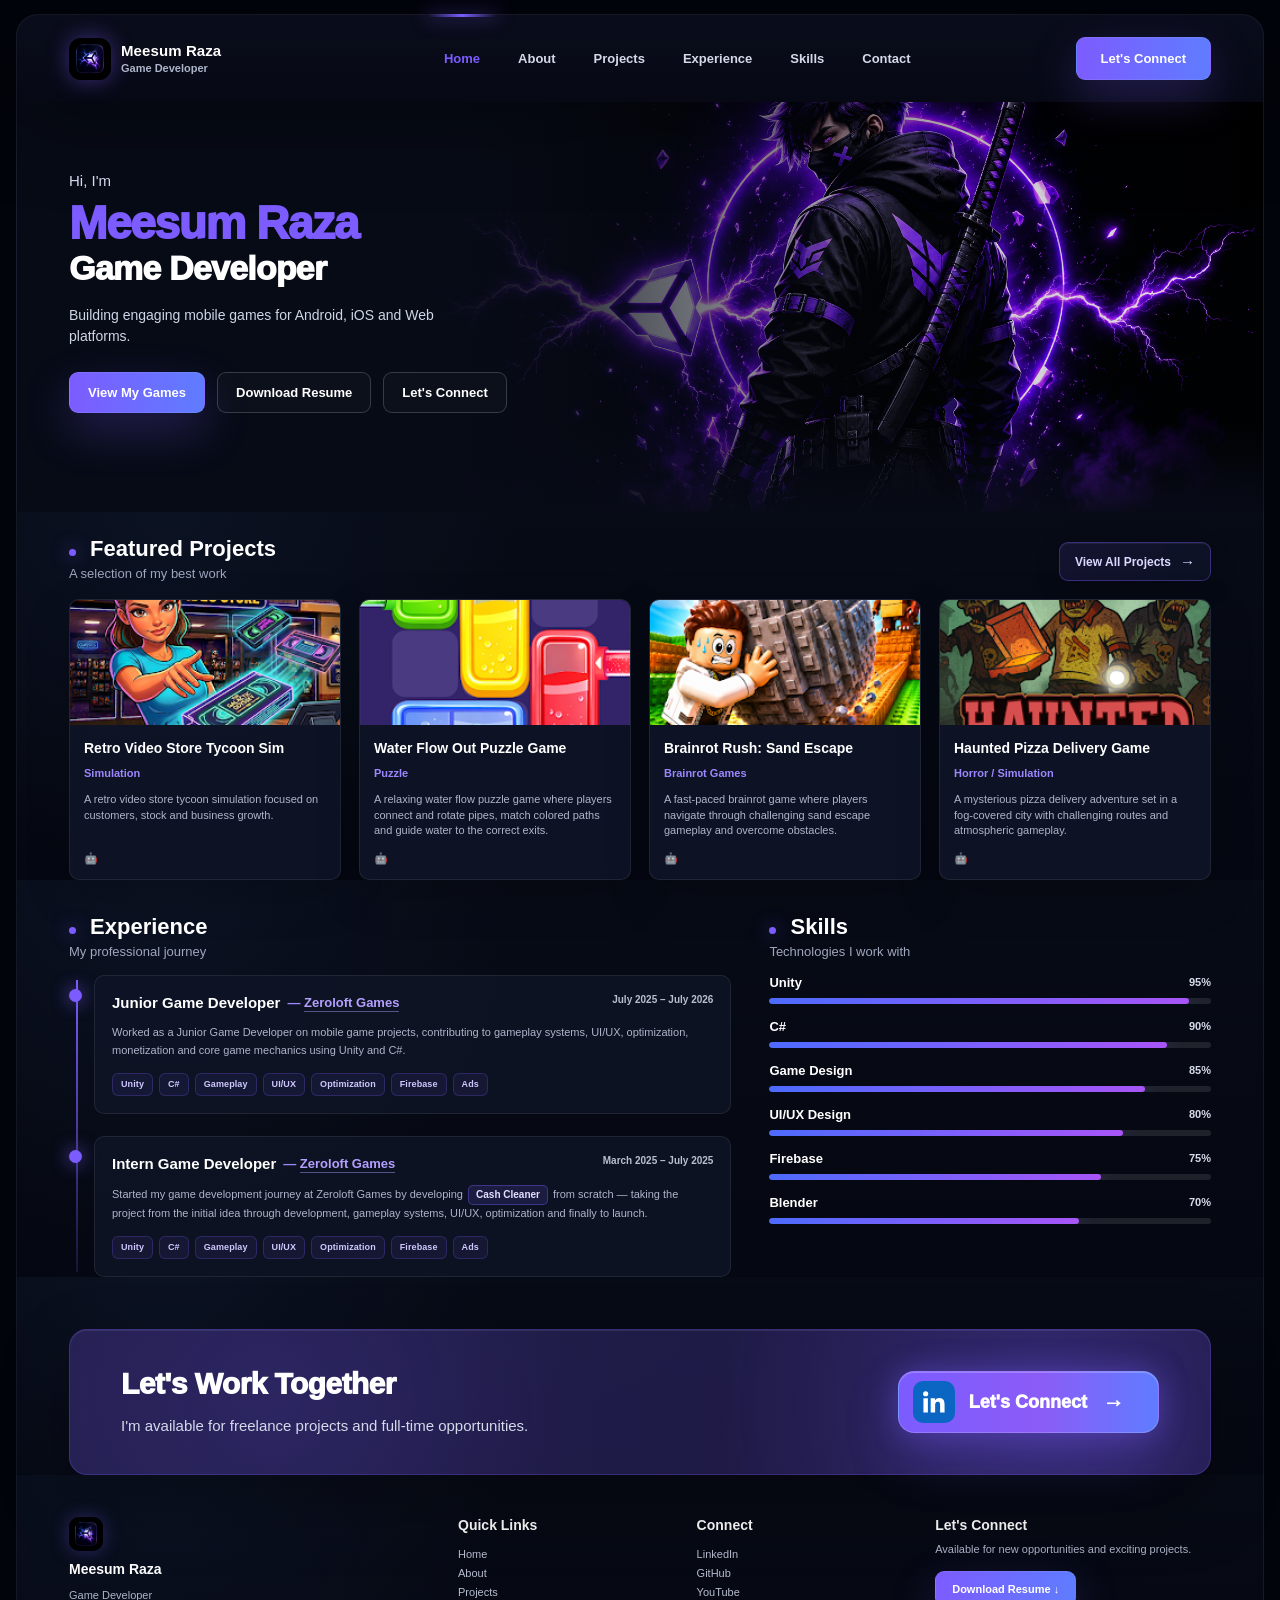
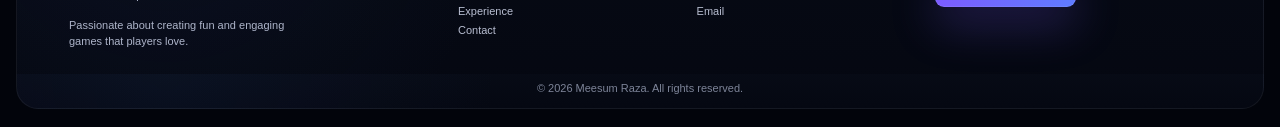
==== index.html @ ecf9a12b "exp-2" ====
<!DOCTYPE html>
<html lang="en">

<head>

    <meta charset="UTF-8">

    <meta
        name="viewport"
        content="width=device-width, initial-scale=1.0"
    >

    <title>
        Meesum Raza Khan | Game Developer
    </title>

    <link
        rel="stylesheet"
        href="style.css"
    >

</head>


<body>


    <!-- =========================
         NAVBAR
    ========================== -->

    <nav class="navbar">

        <a
            href="#home"
            class="brand"
            aria-label="Meesum Raza Home"
        >

            <img
                src="assets/images/portfolio-icon.png"
                class="brand-icon"
                alt="Meesum Raza Logo"
            >

            <div class="brand-text">

                <strong>
                    Meesum Raza
                </strong>

                <span>
                    Game Developer
                </span>

            </div>

        </a>


        <ul class="nav-links">

            <li>
                <a
                    href="#home"
                    class="active"
                >
                    Home
                </a>
            </li>

            <li>
                <a href="#about">
                    About
                </a>
            </li>

            <li>
                <a href="#projects">
                    Projects
                </a>
            </li>

            <li>
                <a href="#experience">
                    Experience
                </a>
            </li>

            <li>
                <a href="#skills">
                    Skills
                </a>
            </li>

            <li>
                <a href="#contact">
                    Contact
                </a>
            </li>

        </ul>


        <a
            href="#contact"
            class="connect-btn"
        >
            Let's Connect
        </a>

    </nav>



    <!-- =========================
         HERO
    ========================== -->

    <section
        class="hero"
        id="home"
    >

        <div class="hero-content">

            <span class="intro">
                Hi, I'm
            </span>

            <h1>
                Meesum Raza
            </h1>

            <h2>
                Game Developer
            </h2>

            <p>
                Building engaging mobile games for Android,
                iOS and Web platforms.
            </p>


            <div class="hero-buttons">

                <a
                    href="#projects"
                    class="primary-btn"
                >
                    View My Games
                </a>

                <a
                    href="assets/resume/Meesum-Raza-Resume.pdf"
                    class="secondary-btn"
                    download
                >
                    Download Resume
                </a>

                <a
                    href="#contact"
                    class="secondary-btn"
                >
                    Let's Connect
                </a>

            </div>

        </div>


        <img
            src="assets/images/hero.png"
            class="hero-image"
            alt="Meesum Raza Game Developer"
        >

    </section>



    <!-- =========================
         PROJECTS
    ========================== -->

    <section
        class="projects-section"
        id="projects"
    >

        <div class="section-header">

            <div>

                <h3>
                    <span></span>
                    Featured Projects
                </h3>

                <p>
                    A selection of my best work
                </p>

            </div>


            <a
                href="projects/index.html"
                class="view-all"
            >
                View All Projects
                <span>→</span>
            </a>

        </div>


        <div class="projects-grid">


            <!-- PROJECT 1 -->

            <a
                href="projects/retro-video-store-tycoon/index.html"
                class="project-card project-card-link"
                aria-label="View Retro Video Store Tycoon Sim project"
            >

                <div class="project-media">

                    <img
                        src="projects/retro-video-store-tycoon/images/cover.png"
                        alt="Retro Video Store Tycoon Sim project cover"
                        class="project-img"
                    >

                    <span class="project-view">
                        View Project →
                    </span>

                </div>


                <div class="project-info">

                    <h4>
                        Retro Video Store Tycoon Sim
                    </h4>

                    <span>
                        Simulation
                    </span>

                    <p>
                        A retro video store tycoon simulation
                        focused on customers, stock and business growth.
                    </p>

                    <div
                        class="project-icons"
                        aria-label="Available platform: Android"
                    >

                        <span
                            title="Android"
                            aria-label="Android"
                        >
                            🤖
                        </span>

                    </div>

                </div>

            </a>



            <!-- PROJECT 2 -->

            <a
                href="projects/water-flow-out-puzzle/index.html"
                class="project-card project-card-link"
                aria-label="View Water Flow Out Puzzle Game project"
            >

                <div class="project-media">

                    <img
                        src="projects/water-flow-out-puzzle/images/cover.png"
                        alt="Water Flow Out Puzzle Game project cover"
                        class="project-img"
                    >

                    <span class="project-view">
                        View Project →
                    </span>

                </div>


                <div class="project-info">

                    <h4>
                        Water Flow Out Puzzle Game
                    </h4>

                    <span>
                        Puzzle
                    </span>

                    <p>
                        A relaxing water flow puzzle game where
                        players connect and rotate pipes, match
                        colored paths and guide water to the correct exits.
                    </p>

                    <div
                        class="project-icons"
                        aria-label="Available platform: Android"
                    >

                        <span
                            title="Android"
                            aria-label="Android"
                        >
                            🤖
                        </span>

                    </div>

                </div>

            </a>



            <!-- PROJECT 3 -->

            <a
                href="projects/brainrot-rush-sand-escape/index.html"
                class="project-card project-card-link"
                aria-label="View Brainrot Rush Sand Escape project"
            >

                <div class="project-media">

                    <img
                        src="projects/brainrot-rush-sand-escape/images/cover.png"
                        alt="Brainrot Rush Sand Escape project cover"
                        class="project-img"
                    >

                    <span class="project-view">
                        View Project →
                    </span>

                </div>


                <div class="project-info">

                    <h4>
                        Brainrot Rush: Sand Escape
                    </h4>

                    <span>
                        Brainrot Games
                    </span>

                    <p>
                        A fast-paced brainrot game where players
                        navigate through challenging sand escape
                        gameplay and overcome obstacles.
                    </p>

                    <div
                        class="project-icons"
                        aria-label="Available platform: Android"
                    >

                        <span
                            title="Android"
                            aria-label="Android"
                        >
                            🤖
                        </span>

                    </div>

                </div>

            </a>



            <!-- PROJECT 4 -->

            <a
                href="projects/Haunted%20Pizza%20Delivery%20Game/index.html"
                class="project-card project-card-link"
                aria-label="View Haunted Pizza Delivery Game project"
            >

                <div class="project-media">

                    <img
                        src="projects/Haunted%20Pizza%20Delivery%20Game/images/cover.png"
                        alt="Haunted Pizza Delivery Game project cover"
                        class="project-img"
                    >

                    <span class="project-view">
                        View Project →
                    </span>

                </div>


                <div class="project-info">

                    <h4>
                        Haunted Pizza Delivery Game
                    </h4>

                    <span>
                        Horror / Simulation
                    </span>

                    <p>
                        A mysterious pizza delivery adventure
                        set in a fog-covered city with challenging
                        routes and atmospheric gameplay.
                    </p>

                    <div
                        class="project-icons"
                        aria-label="Available platform: Android"
                    >

                        <span
                            title="Android"
                            aria-label="Android"
                        >
                            🤖
                        </span>

                    </div>

                </div>

            </a>


        </div>

    </section>



    <!-- =========================
         EXPERIENCE + SKILLS
    ========================== -->

    <section class="info-section">


        <!-- =========================
             EXPERIENCE
        ========================== -->

        <div
            class="experience-box"
            id="experience"
        >

            <div class="section-header small">

                <div>

                    <h3>
                        <span></span>
                        Experience
                    </h3>

                    <p>
                        My professional journey
                    </p>

                </div>

            </div>


            <div class="timeline">


                <!-- =========================
                     EXPERIENCE 1
                ========================== -->

                <div class="timeline-item">

                    <div class="timeline-dot"></div>


                    <div class="timeline-content">

                        <div class="experience-heading">

                            <h4>
                                Junior Game Developer
                            </h4>

                            <span class="experience-company">
                                —
                                <a
                                    href="https://www.linkedin.com/company/zeroloft-games/"
                                    target="_blank"
                                    rel="noopener noreferrer"
                                >
                                    Zeroloft Games
                                </a>
                            </span>

                        </div>


                        <small>
                            July 2025 – July 2026
                        </small>


                        <p>
                            Worked as a Junior Game Developer on mobile
                            game projects, contributing to gameplay systems,
                            UI/UX, optimization, monetization and core
                            game mechanics using Unity and C#.
                        </p>


                        <div class="experience-skills">

                            <span>Unity</span>
                            <span>C#</span>
                            <span>Gameplay</span>
                            <span>UI/UX</span>
                            <span>Optimization</span>
                            <span>Firebase</span>
                            <span>Ads</span>

                        </div>

                    </div>

                </div>



                <!-- =========================
                     EXPERIENCE 2
                ========================== -->

                <div class="timeline-item">

                    <div class="timeline-dot"></div>


                    <div class="timeline-content">

                        <div class="experience-heading">

                            <h4>
                                Intern Game Developer
                            </h4>

                            <span class="experience-company">
                                —
                                <a
                                    href="https://www.linkedin.com/company/zeroloft-games/"
                                    target="_blank"
                                    rel="noopener noreferrer"
                                >
                                    Zeroloft Games
                                </a>
                            </span>

                        </div>


                        <small>
                            March 2025 – July 2025
                        </small>


                        <p>
                            Started my game development journey at Zeroloft
                            Games by developing
                            <a
                                href="projects/cash-cleaner/index.html"
                                class="experience-project-link"
                            >
                                Cash Cleaner
                            </a>
                            from scratch — taking the project from the
                            initial idea through development, gameplay
                            systems, UI/UX, optimization and finally to launch.
                        </p>


                        <div class="experience-skills">

                            <span>Unity</span>
                            <span>C#</span>
                            <span>Gameplay</span>
                            <span>UI/UX</span>
                            <span>Optimization</span>
                            <span>Firebase</span>
                            <span>Ads</span>

                        </div>

                    </div>

                </div>


            </div>

        </div>



        <!-- =========================
             SKILLS
        ========================== -->

        <div
            class="skills-box"
            id="skills"
        >

            <div class="section-header small">

                <div>

                    <h3>
                        <span></span>
                        Skills
                    </h3>

                    <p>
                        Technologies I work with
                    </p>

                </div>

            </div>


            <div class="skill">

                <div class="skill-top">

                    <span>
                        Unity
                    </span>

                    <b>
                        95%
                    </b>

                </div>

                <div class="skill-bar">
                    <div style="width:95%"></div>
                </div>

            </div>


            <div class="skill">

                <div class="skill-top">

                    <span>
                        C#
                    </span>

                    <b>
                        90%
                    </b>

                </div>

                <div class="skill-bar">
                    <div style="width:90%"></div>
                </div>

            </div>


            <div class="skill">

                <div class="skill-top">

                    <span>
                        Game Design
                    </span>

                    <b>
                        85%
                    </b>

                </div>

                <div class="skill-bar">
                    <div style="width:85%"></div>
                </div>

            </div>


            <div class="skill">

                <div class="skill-top">

                    <span>
                        UI/UX Design
                    </span>

                    <b>
                        80%
                    </b>

                </div>

                <div class="skill-bar">
                    <div style="width:80%"></div>
                </div>

            </div>


            <div class="skill">

                <div class="skill-top">

                    <span>
                        Firebase
                    </span>

                    <b>
                        75%
                    </b>

                </div>

                <div class="skill-bar">
                    <div style="width:75%"></div>
                </div>

            </div>


            <div class="skill">

                <div class="skill-top">

                    <span>
                        Blender
                    </span>

                    <b>
                        70%
                    </b>

                </div>

                <div class="skill-bar">
                    <div style="width:70%"></div>
                </div>

            </div>

        </div>

    </section>



    <!-- =========================
         CTA
    ========================== -->

    <section
        class="cta-section"
        id="contact"
    >

        <div class="cta-content">

            <h3>
                Let's Work Together
            </h3>

            <p>
                I'm available for freelance projects
                and full-time opportunities.
            </p>

        </div>


        <div class="cta-actions">

            <a
                href="https://pk.linkedin.com/in/meesum-razakhan"
                class="linkedin-connect-btn"
                target="_blank"
                rel="noopener"
                aria-label="Connect with Meesum Raza on LinkedIn"
            >

                <span class="linkedin-app-icon">

                    <svg
                        viewBox="0 0 24 24"
                        aria-hidden="true"
                    >

                        <path
                            d="M20.447 20.452h-3.554v-5.569c0-1.328-.027-3.037-1.852-3.037-1.853 0-2.136 1.447-2.136 2.942v5.664H9.351V9h3.414v1.561h.049c.476-.9 1.637-1.85 3.37-1.85 3.602 0 4.267 2.371 4.267 5.455v6.286zM5.337 7.433a2.062 2.062 0 1 1 0-4.124 2.062 2.062 0 0 1 0 4.124 2.062 2.062 0 0 1 0-4.124zM7.114 20.452H3.558V9h3.556v11.452z"
                        />

                    </svg>

                </span>

                <span>
                    Let's Connect
                </span>

                <span class="btn-arrow">
                    →
                </span>

            </a>

        </div>

    </section>



    <!-- =========================
         FOOTER
    ========================== -->

    <footer class="footer">

        <div class="footer-about">

            <img
                src="assets/images/portfolio-icon.png"
                class="footer-logo"
                alt="Meesum Raza Logo"
            >

            <h4>
                Meesum Raza
            </h4>

            <span>
                Game Developer
            </span>

            <p>
                Passionate about creating fun and engaging
                games that players love.
            </p>

        </div>


        <div class="footer-links">

            <h4>
                Quick Links
            </h4>

            <a href="#home">
                Home
            </a>

            <a href="#about">
                About
            </a>

            <a href="#projects">
                Projects
            </a>

            <a href="#experience">
                Experience
            </a>

            <a href="#contact">
                Contact
            </a>

        </div>


        <div class="footer-links">

            <h4>
                Connect
            </h4>

            <a
                href="https://pk.linkedin.com/in/meesum-razakhan"
                target="_blank"
                rel="noopener"
            >
                LinkedIn
            </a>

            <a
                href="https://github.com/MeesumRaza-GameDev"
                target="_blank"
                rel="noopener"
            >
                GitHub
            </a>

            <a href="#">
                YouTube
            </a>

            <a href="mailto:yourmail@example.com">
                Email
            </a>

        </div>


        <div class="footer-contact">

            <h4>
                Let's Connect
            </h4>

            <p>
                Available for new opportunities
                and exciting projects.
            </p>

            <a
                href="assets/resume/Meesum-Raza-Resume.pdf"
                class="primary-btn"
                download
            >
                Download Resume ↓
            </a>

        </div>

    </footer>



    <div class="copyright">

        © 2026 Meesum Raza.
        All rights reserved.

    </div>



    <script src="script.js"></script>

</body>

</html>
---- style.css ----
/* =========================
   CSS VARIABLES
========================= */

:root{

    --bg:#070B16;
    --bg-dark:#02040B;

    --panel:#0D1324;
    --panel-light:#11182D;

    --text:#ffffff;
    --muted:#AEB5CA;

    --purple:#7C5CFF;
    --purple-2:#4D6BFF;
    --purple-3:#A855F7;

    --linkedin:#0A66C2;
    --linkedin-light:#317DE6;

    --border:rgba(255,255,255,.08);

}



/* =========================
   GLOBAL RESET
========================= */

*{

    margin:0;
    padding:0;

    box-sizing:border-box;

}


html{

    scroll-behavior:smooth;

}


body{

    background:#02040B;

    color:var(--text);

    font-family:
        Inter,
        Arial,
        sans-serif;

    overflow-x:hidden;

}


a{

    color:inherit;

}



/* =========================
   NAVBAR
========================= */

.navbar{

    width:calc(100% - 32px);

    max-width:1280px;

    margin:14px auto 0;

    padding:18px 52px;

    display:flex;

    justify-content:space-between;

    align-items:center;

    gap:28px;

    position:relative;

    z-index:20;

    background:
        linear-gradient(
            180deg,
            rgba(10,13,28,.96),
            rgba(7,10,22,.88)
        );

    border:1px solid rgba(255,255,255,.06);

    border-bottom:0;

    border-radius:22px 22px 0 0;

    box-shadow:
        0 22px 80px rgba(0,0,0,.35);

}



/* =========================
   BRAND
========================= */

.brand{

    display:flex;

    align-items:center;

    gap:10px;

    text-decoration:none;

    min-width:210px;

}


.brand-icon{

    width:42px;
    height:42px;

    border-radius:12px;

    object-fit:cover;

    display:block;

    flex:0 0 42px;

    box-shadow:
        0 0 22px rgba(124,92,255,.45);

}


.brand-text{

    display:flex;

    flex-direction:column;

    line-height:1.05;

}


.brand-text strong{

    font-size:15px;

    font-weight:900;

    color:#ffffff;

    letter-spacing:.1px;

}


.brand-text span{

    margin-top:4px;

    font-size:11px;

    font-weight:600;

    color:#AEB5CA;

}



/* =========================
   NAV LINKS
========================= */

.nav-links{

    display:flex;

    align-items:center;

    list-style:none;

    gap:38px;

}


.nav-links li{

    position:relative;

}


.nav-links a{

    position:relative;

    display:flex;

    align-items:center;

    justify-content:center;

    color:rgba(230,235,250,.92);

    text-decoration:none;

    font-size:13px;

    font-weight:800;

    padding:18px 0;

    transition:.22s ease;

    background:transparent;

    border:none;

    box-shadow:none;

}


.nav-links a::before{

    content:'';

    position:absolute;

    top:-19px;

    left:50%;

    width:72px;

    height:3px;

    transform:
        translateX(-50%)
        scaleX(0);

    transform-origin:center;

    background:
        linear-gradient(
            90deg,
            transparent,
            var(--purple),
            transparent
        );

    border-radius:20px;

    box-shadow:
        0 0 18px rgba(124,92,255,.75);

    opacity:0;

    transition:.25s ease;

}


.nav-links a:hover{

    color:var(--purple);

}


.nav-links a:hover::before{

    opacity:1;

    transform:
        translateX(-50%)
        scaleX(1);

}


.nav-links a.active{

    color:var(--purple);

}


.nav-links a.active::before{

    opacity:1;

    transform:
        translateX(-50%)
        scaleX(1);

}



/* =========================
   BUTTONS
========================= */

.connect-btn,
.primary-btn{

    text-decoration:none;

    background:
        linear-gradient(
            90deg,
            #7C5CFF,
            #5F7CFF
        );

    color:var(--text);

    padding:12px 18px;

    border-radius:9px;

    font-size:13px;

    font-weight:800;

    display:inline-flex;

    align-items:center;

    justify-content:center;

    gap:8px;

    border:1px solid rgba(255,255,255,.08);

    box-shadow:
        0 18px 45px rgba(124,92,255,.25);

    transition:.25s ease;

    white-space:nowrap;

}


.connect-btn{

    padding:13px 24px;

}


.connect-btn:hover,
.primary-btn:hover{

    transform:translateY(-3px);

    box-shadow:
        0 26px 65px rgba(124,92,255,.35);

}


.secondary-btn{

    border:1px solid rgba(255,255,255,.18);

    color:var(--text);

    text-decoration:none;

    padding:12px 18px;

    border-radius:9px;

    font-size:13px;

    font-weight:800;

    background:rgba(255,255,255,.025);

    display:inline-flex;

    align-items:center;

    justify-content:center;

    transition:.22s ease;

    white-space:nowrap;

}


.secondary-btn:hover{

    border-color:rgba(124,92,255,.75);

    background:rgba(124,92,255,.08);

    transform:translateY(-3px);

}



/* =========================
   HERO
========================= */

.hero{

    width:calc(100% - 32px);

    max-width:1280px;

    min-height:410px;

    margin:0 auto;

    padding:70px 52px 45px;

    position:relative;

    overflow:hidden;

    border-left:1px solid rgba(255,255,255,.06);

    border-right:1px solid rgba(255,255,255,.06);

    border-top:0;

    border-bottom:0;

    background:

        radial-gradient(
            circle at 72% 38%,
            rgba(58,89,145,.30),
            transparent 35%
        ),

        radial-gradient(
            circle at 78% 58%,
            rgba(124,92,255,.20),
            transparent 40%
        ),

        linear-gradient(
            90deg,
            #070B16 0%,
            #090D1B 42%,
            #070B16 100%
        );

}


.hero::before{

    content:'';

    position:absolute;

    inset:0;

    z-index:1;

    pointer-events:none;

    background:

        linear-gradient(
            90deg,
            rgba(7,11,22,1) 0%,
            rgba(7,11,22,.95) 30%,
            rgba(7,11,22,.72) 48%,
            rgba(7,11,22,.22) 72%,
            rgba(7,11,22,.10) 100%
        );

}


.hero::after{

    content:'';

    position:absolute;

    left:0;
    right:0;
    bottom:0;

    height:90px;

    z-index:4;

    pointer-events:none;

    background:
        linear-gradient(
            180deg,
            rgba(7,11,22,0),
            rgba(7,11,22,.96)
        );

}


.hero-content{

    max-width:530px;

    position:relative;

    z-index:5;

}


.intro{

    color:#d9def5;

    font-size:15px;

    font-weight:500;

}


.hero h1{

    font-size:46px;

    line-height:1;

    margin-top:10px;

    font-weight:950;

    color:var(--purple);

    letter-spacing:-1.4px;

}


.hero h2{

    font-size:34px;

    line-height:1.05;

    margin-top:5px;

    color:#ffffff;

    font-weight:950;

    letter-spacing:-.8px;

}


.hero p{

    margin-top:18px;

    max-width:390px;

    font-size:14px;

    color:#cfd6e6;

    line-height:1.55;

}


.hero-buttons{

    display:flex;

    gap:12px;

    margin-top:24px;

    flex-wrap:nowrap;

}


.hero-buttons a{

    white-space:nowrap;

}


.hero-image{

    position:absolute;

    right:0;

    top:0;
    bottom:0;

    width:68%;

    height:100%;

    object-fit:cover;

    object-position:center right;

    z-index:0;

    pointer-events:none;

    filter:
        saturate(1.05)
        contrast(1.02);

    -webkit-mask-image:
        linear-gradient(
            90deg,
            transparent 0%,
            black 24%,
            black 100%
        );

    mask-image:
        linear-gradient(
            90deg,
            transparent 0%,
            black 24%,
            black 100%
        );

}



/* =========================
   MAIN SECTIONS
========================= */

.projects-section,
.info-section,
.cta-section,
.footer,
.copyright{

    width:calc(100% - 32px);

    max-width:1280px;

    margin-left:auto;
    margin-right:auto;

    background:

        radial-gradient(
            circle at 12% 5%,
            rgba(40,66,120,.13),
            transparent 30%
        ),

        linear-gradient(
            180deg,
            rgba(7,11,22,.98),
            rgba(5,8,18,.98)
        );

    border-left:1px solid rgba(255,255,255,.06);

    border-right:1px solid rgba(255,255,255,.06);

}



/* =========================
   PROJECTS
========================= */

.projects-section{

    padding:24px 52px 0;

}


.section-header{

    display:flex;

    justify-content:space-between;

    align-items:flex-end;

    margin-bottom:18px;

}


.section-header h3{

    font-size:22px;

    line-height:1.2;

    font-weight:900;

}


.section-header h3 span{

    display:inline-block;

    width:7px;
    height:7px;

    background:var(--purple);

    border-radius:50%;

    margin-right:8px;

    box-shadow:
        0 0 18px rgba(124,92,255,.8);

}


.section-header p{

    margin-top:4px;

    color:#9FA6BD;

    font-size:13px;

}


/* VIEW ALL */

.view-all{

    display:inline-flex;

    align-items:center;
    justify-content:center;

    gap:9px;

    padding:10px 15px;

    border-radius:9px;

    color:#DCD8FF;

    text-decoration:none;

    font-size:12px;

    font-weight:850;

    background:
        linear-gradient(
            135deg,
            rgba(124,92,255,.12),
            rgba(95,124,255,.06)
        );

    border:1px solid rgba(124,92,255,.38);

    box-shadow:
        inset 0 1px 0 rgba(255,255,255,.06),
        0 8px 24px rgba(0,0,0,.18);

    transition:.22s ease;

}


.view-all:hover{

    color:#ffffff;

    transform:translateY(-2px);

    border-color:rgba(124,92,255,.75);

    background:
        linear-gradient(
            135deg,
            rgba(124,92,255,.24),
            rgba(95,124,255,.14)
        );

}


.view-all span{

    font-size:15px;

    transition:.2s ease;

}


.view-all:hover span{

    transform:translateX(3px);

}



/* =========================
   PROJECT GRID
========================= */

.projects-grid{

    display:grid;

    grid-template-columns:
        repeat(4,minmax(0,1fr));

    gap:18px;

}


.project-card{

    background:
        rgba(15,21,39,.88);

    border:1px solid var(--border);

    border-radius:10px;

    overflow:hidden;

    transition:.25s ease;

    box-shadow:
        0 16px 45px rgba(0,0,0,.18);

    min-width:0;

}


.project-card:hover{

    transform:translateY(-5px);

    border-color:
        rgba(124,92,255,.55);

    box-shadow:
        0 24px 60px rgba(0,0,0,.35);

}


.project-card-link{

    display:block;

    color:inherit;

    text-decoration:none;

    cursor:pointer;

}


.project-card-link:focus-visible{

    outline:
        2px solid var(--purple);

    outline-offset:4px;

}


.project-media{

    width:100%;

    height:125px;

    position:relative;

    overflow:hidden;

    background:#11172A;

}


.project-media::after{

    content:'';

    position:absolute;

    inset:0;

    background:
        linear-gradient(
            180deg,
            rgba(4,7,15,0) 35%,
            rgba(4,7,15,.78) 100%
        );

    opacity:0;

    transition:.25s ease;

    pointer-events:none;

}


.project-media .project-img{

    width:100%;

    height:100%;

    object-fit:cover;

    display:block;

    transition:
        transform .35s ease,
        filter .35s ease;

}


.project-view{

    position:absolute;

    left:12px;

    bottom:10px;

    z-index:2;

    padding:6px 9px;

    border-radius:7px;

    color:#fff;

    background:
        rgba(8,11,24,.78);

    border:
        1px solid rgba(255,255,255,.14);

    backdrop-filter:blur(8px);

    font-size:10px;

    font-weight:800;

    opacity:0;

    transform:translateY(6px);

    transition:.25s ease;

}


.project-card-link:hover
.project-media::after{

    opacity:1;

}


.project-card-link:hover
.project-media
.project-img{

    transform:scale(1.05);

    filter:saturate(1.08);

}


.project-card-link:hover
.project-view{

    opacity:1;

    transform:translateY(0);

}


.project-info{

    padding:14px;

}


.project-info h4{

    font-size:14px;

    margin-bottom:5px;

    font-weight:900;

    line-height:1.3;

}


.project-info span{

    color:#9D87FF;

    font-size:11px;

    font-weight:700;

}


.project-info p{

    color:var(--muted);

    font-size:11px;

    line-height:1.45;

    margin-top:11px;

    min-height:48px;

}


.project-icons{

    display:flex;

    gap:10px;

    margin-top:12px;

    opacity:.85;

    font-size:13px;

}



/* =====================================================
   EXPERIENCE + SKILLS
===================================================== */

.info-section{

    display:grid;

    grid-template-columns:
        1.35fr .9fr;

    gap:38px;

    padding:34px 52px 0;

}



/* =========================
   EXPERIENCE
========================= */

.section-header.small{

    margin-bottom:16px;

}


.timeline{

    position:relative;

    padding-left:25px;

}


.timeline::before{

    content:'';

    position:absolute;

    left:7px;

    top:5px;

    width:2px;

    height:calc(100% - 10px);

    background:
        linear-gradient(
            to bottom,
            var(--purple),
            rgba(124,92,255,.15)
        );

}


.timeline-item{

    position:relative;

    margin-bottom:22px;

}


.timeline-item:last-child{

    margin-bottom:0;

}


.timeline-dot{

    position:absolute;

    left:-25px;

    top:14px;

    width:13px;
    height:13px;

    border-radius:50%;

    background:var(--purple);

    box-shadow:
        0 0 18px rgba(124,92,255,.9);

}



/* =========================
   EXPERIENCE CARD
========================= */

.timeline-content{

    background:
        rgba(15,21,39,.82);

    border:1px solid var(--border);

    border-radius:10px;

    padding:17px;

    position:relative;

    transition:
        border-color .22s ease,
        transform .22s ease,
        box-shadow .22s ease;

}


.timeline-content:hover{

    border-color:
        rgba(124,92,255,.32);

    box-shadow:
        0 14px 35px rgba(0,0,0,.20);

}



/* =========================
   EXPERIENCE HEADING
========================= */

.experience-heading{

    display:flex;

    align-items:center;

    flex-wrap:wrap;

    gap:7px;

    padding-right:125px;

}


.experience-heading h4{

    font-size:15px;

    font-weight:900;

    line-height:1.3;

}


.experience-company{

    display:inline;

    margin-top:0 !important;

    color:#9D87FF !important;

    font-size:13px !important;

    font-weight:800 !important;

}


.experience-company a{

    color:#B49FFF;

    text-decoration:none;

    position:relative;

    transition:.2s ease;

}


.experience-company a::after{

    content:'';

    position:absolute;

    left:0;

    right:0;

    bottom:-2px;

    height:1px;

    background:currentColor;

    opacity:.45;

    transition:.2s ease;

}


.experience-company a:hover{

    color:#ffffff;

}


.experience-company a:hover::after{

    opacity:1;

}



/* =========================
   EXPERIENCE DATE
========================= */

.timeline-content > small{

    position:absolute;

    right:17px;

    top:18px;

    color:#B9BFD1;

    font-size:10px;

    font-weight:700;

    white-space:nowrap;

}



/* =========================
   EXPERIENCE DESCRIPTION
========================= */

.timeline-content p{

    color:var(--muted);

    line-height:1.55;

    margin-top:12px;

    font-size:11px;

    max-width:100%;

}



/* =========================
   CASH CLEANER PROJECT LINK
========================= */

.experience-project-link{

    display:inline-flex;

    align-items:center;

    padding:3px 7px;

    margin:0 2px;

    border-radius:5px;

    color:#E6E0FF !important;

    background:
        rgba(124,92,255,.14);

    border:
        1px solid rgba(124,92,255,.38);

    text-decoration:none;

    font-size:10px !important;

    font-weight:800 !important;

    line-height:1.2;

    transition:
        background .2s ease,
        border-color .2s ease,
        color .2s ease,
        transform .2s ease;

}


.experience-project-link:hover{

    color:#ffffff !important;

    background:
        rgba(124,92,255,.27);

    border-color:
        rgba(124,92,255,.72);

    transform:translateY(-1px);

}



/* =========================
   EXPERIENCE SKILL TABS
========================= */

.experience-skills{

    display:flex;

    align-items:center;

    flex-wrap:wrap;

    gap:6px;

    margin-top:14px;

}


.experience-skills span{

    display:inline-flex;

    align-items:center;

    justify-content:center;

    min-height:23px;

    padding:4px 8px;

    border-radius:6px;

    color:#CFC8FF;

    background:
        rgba(124,92,255,.08);

    border:
        1px solid rgba(124,92,255,.24);

    font-size:9px;

    line-height:1;

    font-weight:800;

    letter-spacing:.1px;

    transition:
        background .2s ease,
        border-color .2s ease,
        color .2s ease,
        transform .2s ease;

}


.experience-skills span:hover{

    color:#ffffff;

    background:
        rgba(124,92,255,.18);

    border-color:
        rgba(124,92,255,.50);

    transform:translateY(-1px);

}



/* =====================================================
   SKILLS
===================================================== */

.skill{

    margin-bottom:15px;

}


.skill-top{

    display:flex;

    justify-content:space-between;

    align-items:center;

    margin-bottom:8px;

    font-size:13px;

    font-weight:800;

}


.skill-top b{

    font-size:11px;

    color:#D8DBEC;

}


.skill-bar{

    width:100%;

    height:6px;

    background:
        rgba(255,255,255,.10);

    border-radius:20px;

    overflow:hidden;

}


.skill-bar div{

    height:100%;

    border-radius:20px;

    background:
        linear-gradient(
            90deg,
            var(--purple-2),
            var(--purple-3)
        );

    box-shadow:
        0 0 20px rgba(124,92,255,.45);

}



/* =========================
   CTA
========================= */

.cta-section{

    padding:52px 52px 0;

    display:flex;

    justify-content:space-between;

    align-items:center;

    gap:28px;

    position:relative;

}


.cta-section::after{

    content:'';

    position:absolute;

    left:52px;

    right:52px;

    top:52px;

    bottom:0;

    border-radius:18px;

    background:

        radial-gradient(
            circle at 86% 50%,
            rgba(124,92,255,.25),
            transparent 34%
        ),

        radial-gradient(
            circle at 18% 50%,
            rgba(124,92,255,.12),
            transparent 32%
        ),

        linear-gradient(
            90deg,
            rgba(39,34,86,.88),
            rgba(29,26,69,.92)
        );

    border:
        1px solid rgba(124,92,255,.25);

    box-shadow:

        inset 0 1px 0 rgba(255,255,255,.08),

        0 28px 70px rgba(0,0,0,.30);

    z-index:1;

}


.cta-content{

    position:relative;

    z-index:2;

    padding:38px 52px;

}


.cta-content h3{

    font-size:30px;

    line-height:1.1;

    font-weight:950;

    letter-spacing:-.6px;

}


.cta-content p{

    color:#D5DAEA;

    margin-top:14px;

    font-size:15px;

    line-height:1.55;

}


.cta-actions{

    position:relative;

    z-index:2;

    display:flex;

    align-items:center;

    justify-content:flex-end;

    margin-right:52px;

}



/* =========================
   LINKEDIN BUTTON
========================= */

.linkedin-connect-btn{

    height:62px;

    padding:
        0 34px 0 14px;

    display:inline-flex;

    align-items:center;

    justify-content:center;

    gap:14px;

    border-radius:16px;

    text-decoration:none;

    color:#ffffff;

    background:
        linear-gradient(
            90deg,
            #7C5CFF 0%,
            #8B5CF6 55%,
            #5F7CFF 100%
        );

    border:
        1px solid rgba(255,255,255,.18);

    font-size:18px;

    font-weight:950;

    box-shadow:

        0 0 30px rgba(124,92,255,.38),

        0 24px 55px rgba(124,92,255,.24),

        inset 0 1px 0 rgba(255,255,255,.22);

    transition:.22s ease;

    cursor:pointer;

    white-space:nowrap;

}


.linkedin-connect-btn:hover{

    transform:translateY(-3px);

    box-shadow:

        0 0 40px rgba(124,92,255,.55),

        0 28px 65px rgba(124,92,255,.34),

        inset 0 1px 0 rgba(255,255,255,.26);

}


.linkedin-app-icon{

    width:42px;
    height:42px;

    display:inline-flex;

    align-items:center;
    justify-content:center;

    border-radius:10px;

    background:#0A66C2;

}


.linkedin-app-icon svg{

    width:30px;
    height:30px;

    fill:#ffffff;

}


.btn-arrow{

    font-size:21px;

    line-height:1;

    margin-left:2px;

}



/* =========================
   FOOTER
========================= */

.footer{

    padding:42px 52px 24px;

    display:grid;

    grid-template-columns:
        1.4fr .8fr .8fr 1.1fr;

    gap:38px;

}


.footer-logo{

    width:34px;
    height:34px;

    border-radius:10px;

    object-fit:cover;

    display:block;

    margin-bottom:10px;

    box-shadow:
        0 0 18px rgba(124,92,255,.35);

}


.footer h4{

    font-size:14px;

    margin-bottom:8px;

    font-weight:900;

}


.footer span,
.footer p{

    color:var(--muted);

    font-size:11px;

    line-height:1.5;

}


.footer-about p{

    max-width:230px;

    margin-top:13px;

}


.footer-links{

    display:flex;

    flex-direction:column;

    gap:7px;

}


.footer-links a{

    color:#B8BED1;

    text-decoration:none;

    font-size:11px;

    transition:.2s ease;

}


.footer-links a:hover{

    color:var(--purple);

}


.footer-contact .primary-btn{

    display:inline-flex;

    margin-top:13px;

    padding:11px 16px;

    font-size:11px;

}



/* =========================
   COPYRIGHT
========================= */

.copyright{

    padding:
        8px 52px 14px;

    text-align:center;

    color:#7D8498;

    font-size:11px;

    border-bottom:
        1px solid rgba(255,255,255,.06);

    border-radius:
        0 0 22px 22px;

    margin-bottom:18px;

}



/* =====================================================
   RESPONSIVE
===================================================== */

@media(max-width:1100px){

    .navbar,
    .hero,
    .projects-section,
    .info-section,
    .cta-section,
    .footer,
    .copyright{

        width:calc(100% - 24px);

    }


    .navbar{

        padding-left:34px;
        padding-right:34px;

    }


    .hero{

        padding-left:34px;
        padding-right:34px;

    }


    .projects-section,
    .info-section,
    .footer{

        padding-left:34px;
        padding-right:34px;

    }


    .nav-links{

        gap:24px;

    }


    .hero h1{

        font-size:42px;

    }


    .hero h2{

        font-size:31px;

    }


    .projects-grid{

        grid-template-columns:
            repeat(2,minmax(0,1fr));

    }


    .info-section{

        grid-template-columns:1fr;

    }


    .footer{

        grid-template-columns:
            repeat(2,1fr);

    }


    .cta-section{

        padding-left:34px;
        padding-right:34px;

    }


    .cta-section::after{

        left:34px;
        right:34px;

    }


    .cta-content{

        padding-left:34px;
        padding-right:28px;

    }


    .cta-actions{

        margin-right:34px;

    }

}



/* =========================
   TABLET
========================= */

@media(max-width:900px){

    .navbar{

        margin-top:10px;

        padding:16px 20px;

    }


    .nav-links{

        display:none;

    }


    .hero{

        min-height:auto;

        padding:
            95px 28px 55px;

    }


    .hero-content{

        max-width:100%;

    }


    .hero h1{

        font-size:46px;

    }


    .hero h2{

        font-size:34px;

    }


    .hero p{

        font-size:15px;

        max-width:520px;

    }


    .hero-buttons{

        flex-wrap:wrap;

    }


    .hero-image{

        opacity:.17;

        right:-35%;

        width:125%;

    }


    .projects-section,
    .info-section,
    .footer{

        padding-left:28px;
        padding-right:28px;

    }


    .copyright{

        padding-left:28px;
        padding-right:28px;

    }


    .cta-section{

        padding:42px 28px 0;

    }


    .cta-section::after{

        left:28px;
        right:28px;

        top:42px;

    }


    .cta-content{

        padding:30px 28px;

    }


    .cta-actions{

        margin-right:28px;

    }


    /*
       Experience cards need a little more
       vertical room on tablet sizes.
    */

    .experience-heading{

        padding-right:0;

        max-width:70%;

    }


    .timeline-content > small{

        right:17px;

    }

}



/* =========================
   MOBILE
========================= */

@media(max-width:600px){

    .projects-grid{

        grid-template-columns:1fr;

    }


    .section-header{

        align-items:flex-start;

        flex-direction:column;

        gap:10px;

    }


    .footer{

        grid-template-columns:1fr;

    }


    .timeline-content{

        padding:15px;

    }


    .experience-heading{

        display:block;

        padding-right:0;

    }


    .experience-heading h4{

        display:inline;

    }


    .experience-company{

        display:inline !important;

        margin-left:4px;

    }


    .timeline-content > small{

        position:static;

        display:block;

        margin-top:8px;

    }


    .timeline-content p{

        max-width:100%;

    }


    .experience-skills{

        gap:5px;

    }


    .experience-skills span{

        padding:4px 7px;

        font-size:8.5px;

    }


    .cta-section{

        flex-direction:column;

        align-items:stretch;

        gap:0;

        padding-bottom:0;

    }


    .cta-section::after{

        bottom:0;

    }


    .cta-content{

        padding:
            28px 28px 16px;

    }


    .cta-content h3{

        font-size:24px;

    }


    .cta-actions{

        width:100%;

        margin:0;

        padding:
            0 28px 28px;

    }


    .linkedin-connect-btn{

        width:100%;

        height:54px;

        padding:
            0 20px 0 10px;

        justify-content:center;

        font-size:14px;

        border-radius:14px;

        gap:12px;

    }


    .linkedin-app-icon{

        width:38px;
        height:38px;

        border-radius:9px;

    }


    .linkedin-app-icon svg{

        width:27px;
        height:27px;

    }

}



/* =========================
   SMALL MOBILE
========================= */

@media(max-width:480px){

    .connect-btn{

        display:none;

    }


    .navbar,
    .hero,
    .projects-section,
    .info-section,
    .cta-section,
    .footer,
    .copyright{

        width:calc(100% - 16px);

    }


    .navbar{

        padding:14px 16px;

    }


    .brand{

        min-width:auto;

        gap:9px;

    }


    .brand-icon{

        width:36px;
        height:36px;

        flex-basis:36px;

        border-radius:10px;

    }


    .brand-text strong{

        font-size:13px;

    }


    .brand-text span{

        font-size:10px;

    }


    .hero{

        padding:
            88px 20px 48px;

    }


    .intro{

        font-size:14px;

    }


    .hero h1{

        font-size:38px;

        letter-spacing:-1px;

    }


    .hero h2{

        font-size:29px;

    }


    .hero p{

        font-size:14px;

        line-height:1.55;

    }


    .hero-buttons a{

        width:100%;

        text-align:center;

    }


    .hero-image{

        opacity:.10;

        right:-75%;

        width:165%;

    }


    .projects-section,
    .info-section,
    .footer{

        padding-left:20px;
        padding-right:20px;

    }


    .cta-section{

        padding-left:20px;
        padding-right:20px;

    }


    .cta-section::after{

        left:20px;
        right:20px;

    }


    .cta-content{

        padding-left:22px;
        padding-right:22px;

    }


    .cta-actions{

        padding-left:22px;
        padding-right:22px;

    }


    .copyright{

        padding-left:20px;
        padding-right:20px;

    }


    /*
       Mobile experience layout:
       title + company remain together,
       date moves naturally below.
    */

    .experience-heading h4{

        font-size:14px;

    }


    .experience-company{

        font-size:12px !important;

    }


    .timeline-content > small{

        font-size:9px;

    }

}
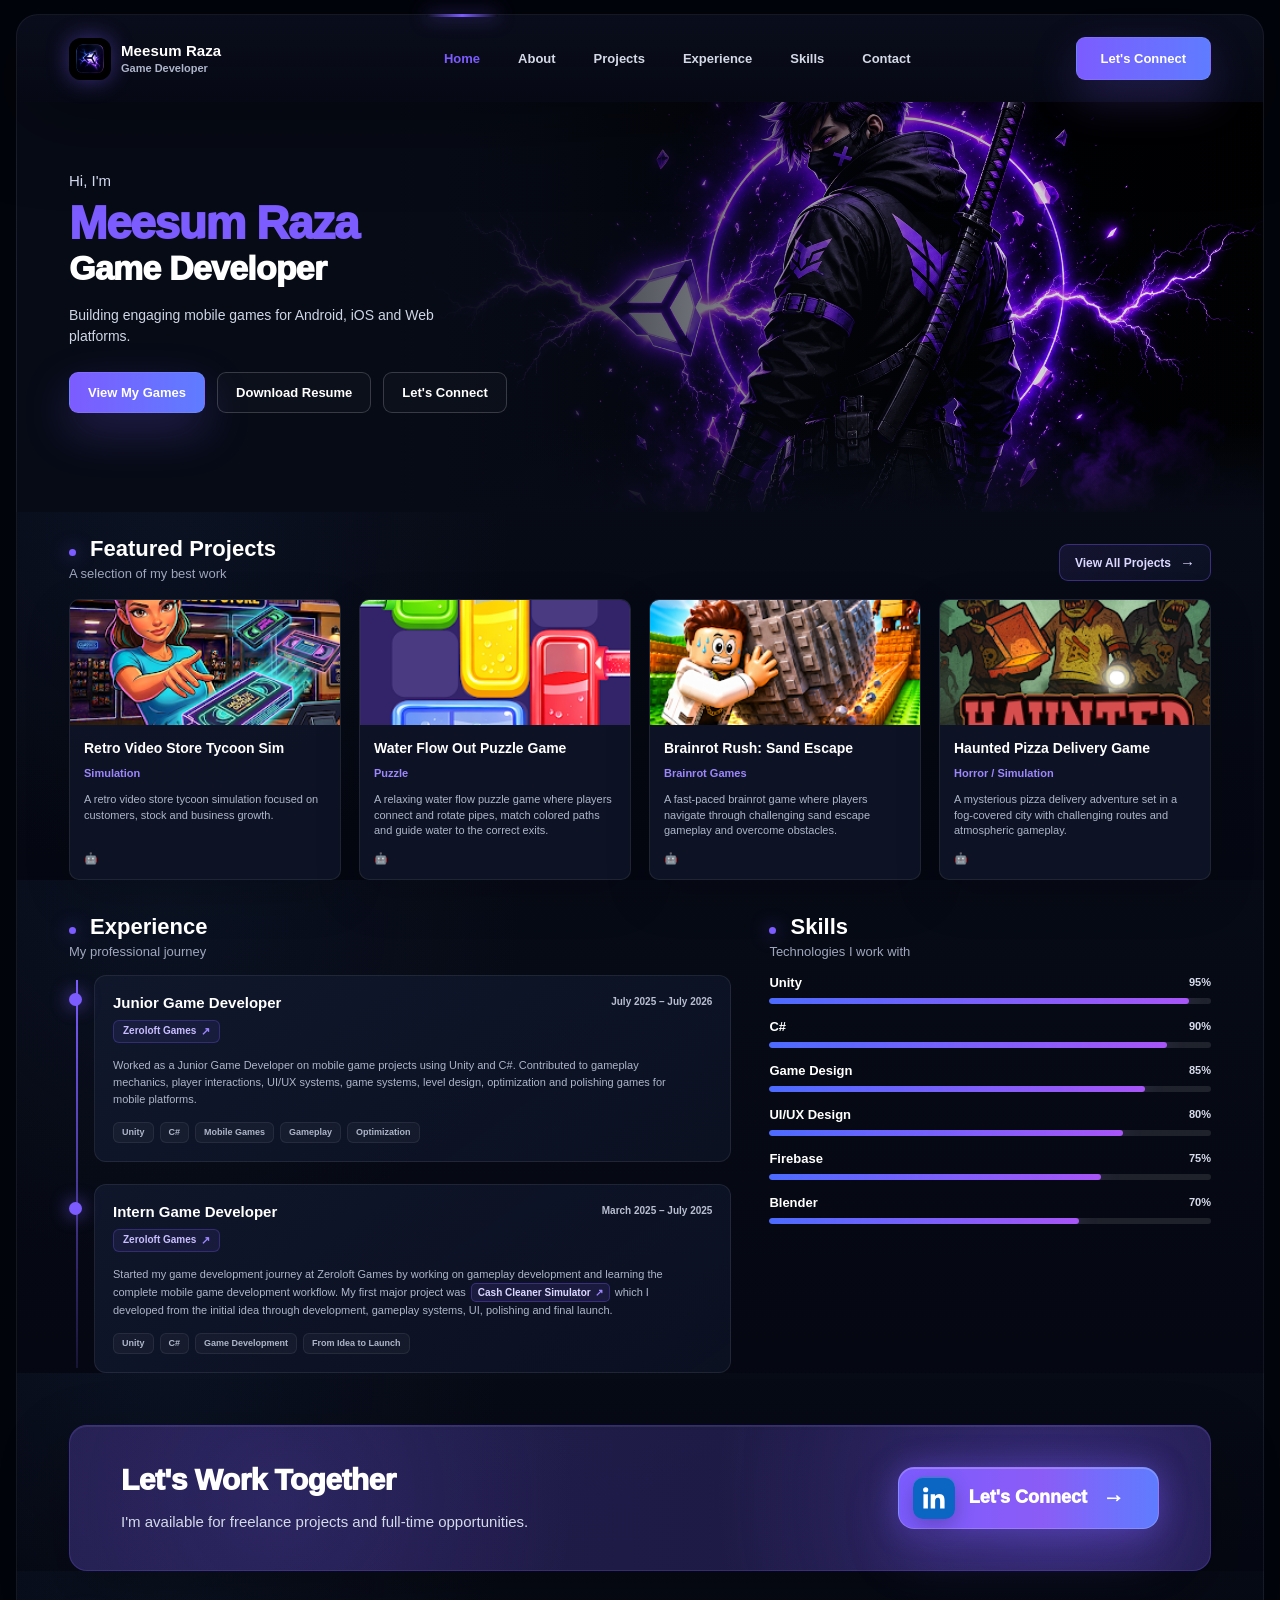
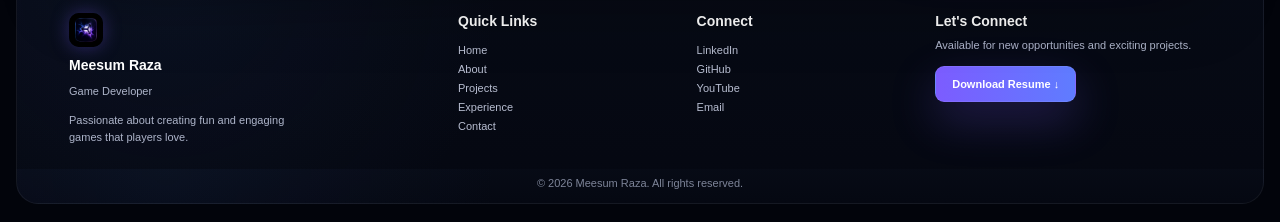
==== commit 3733fbb9: "exp-3" ====
--- a/index.html
+++ b/index.html
@@ -114,7 +114,7 @@
 
 
     <!-- =========================
-         HERO
+         HERO SECTION
     ========================== -->
 
     <section
@@ -128,13 +128,16 @@
                 Hi, I'm
             </span>
 
+
             <h1>
                 Meesum Raza
             </h1>
 
+
             <h2>
                 Game Developer
             </h2>
+
 
             <p>
                 Building engaging mobile games for Android,
@@ -150,6 +153,7 @@
                 >
                     View My Games
                 </a>
+
 
                 <a
                     href="assets/resume/Meesum-Raza-Resume.pdf"
@@ -159,6 +163,7 @@
                     Download Resume
                 </a>
 
+
                 <a
                     href="#contact"
                     class="secondary-btn"
@@ -182,7 +187,7 @@
 
 
     <!-- =========================
-         PROJECTS
+         PROJECTS SECTION
     ========================== -->
 
     <section
@@ -217,6 +222,7 @@
         </div>
 
 
+
         <div class="projects-grid">
 
 
@@ -508,48 +514,67 @@
 
                     <div class="timeline-content">
 
-                        <div class="experience-heading">
-
-                            <h4>
-                                Junior Game Developer
-                            </h4>
-
-                            <span class="experience-company">
-                                —
+                        <div class="timeline-heading">
+
+                            <div>
+
+                                <h4>
+                                    Junior Game Developer
+                                </h4>
+
+
                                 <a
                                     href="https://www.linkedin.com/company/zeroloft-games/"
+                                    class="company-link"
                                     target="_blank"
                                     rel="noopener noreferrer"
+                                    aria-label="Visit Zeroloft Games on LinkedIn"
                                 >
                                     Zeroloft Games
+                                    <span>↗</span>
                                 </a>
-                            </span>
+
+                            </div>
+
+
+                            <small>
+                                July 2025 – July 2026
+                            </small>
 
                         </div>
-
-
-                        <small>
-                            July 2025 – July 2026
-                        </small>
 
 
                         <p>
                             Worked as a Junior Game Developer on mobile
-                            game projects, contributing to gameplay systems,
-                            UI/UX, optimization, monetization and core
-                            game mechanics using Unity and C#.
+                            game projects using Unity and C#. Contributed
+                            to gameplay mechanics, player interactions,
+                            UI/UX systems, game systems, level design,
+                            optimization and polishing games for mobile
+                            platforms.
                         </p>
 
 
-                        <div class="experience-skills">
-
-                            <span>Unity</span>
-                            <span>C#</span>
-                            <span>Gameplay</span>
-                            <span>UI/UX</span>
-                            <span>Optimization</span>
-                            <span>Firebase</span>
-                            <span>Ads</span>
+                        <div class="experience-tags">
+
+                            <span>
+                                Unity
+                            </span>
+
+                            <span>
+                                C#
+                            </span>
+
+                            <span>
+                                Mobile Games
+                            </span>
+
+                            <span>
+                                Gameplay
+                            </span>
+
+                            <span>
+                                Optimization
+                            </span>
 
                         </div>
 
@@ -570,55 +595,74 @@
 
                     <div class="timeline-content">
 
-                        <div class="experience-heading">
-
-                            <h4>
-                                Intern Game Developer
-                            </h4>
-
-                            <span class="experience-company">
-                                —
+                        <div class="timeline-heading">
+
+                            <div>
+
+                                <h4>
+                                    Intern Game Developer
+                                </h4>
+
+
                                 <a
                                     href="https://www.linkedin.com/company/zeroloft-games/"
+                                    class="company-link"
                                     target="_blank"
                                     rel="noopener noreferrer"
+                                    aria-label="Visit Zeroloft Games on LinkedIn"
                                 >
                                     Zeroloft Games
+                                    <span>↗</span>
                                 </a>
-                            </span>
+
+                            </div>
+
+
+                            <small>
+                                March 2025 – July 2025
+                            </small>
 
                         </div>
-
-
-                        <small>
-                            March 2025 – July 2025
-                        </small>
 
 
                         <p>
                             Started my game development journey at Zeroloft
-                            Games by developing
+                            Games by working on gameplay development and
+                            learning the complete mobile game development
+                            workflow. My first major project was
+                            
                             <a
-                                href="projects/cash-cleaner/index.html"
-                                class="experience-project-link"
+                                href="projects/cash-cleaner-simulator/index.html"
+                                class="project-experience-link"
+                                aria-label="View Cash Cleaner Simulator project"
                             >
-                                Cash Cleaner
+                                Cash Cleaner Simulator
+                                <span>↗</span>
                             </a>
-                            from scratch — taking the project from the
-                            initial idea through development, gameplay
-                            systems, UI/UX, optimization and finally to launch.
+
+                            which I developed from the initial idea through
+                            development, gameplay systems, UI, polishing
+                            and final launch.
                         </p>
 
 
-                        <div class="experience-skills">
-
-                            <span>Unity</span>
-                            <span>C#</span>
-                            <span>Gameplay</span>
-                            <span>UI/UX</span>
-                            <span>Optimization</span>
-                            <span>Firebase</span>
-                            <span>Ads</span>
+                        <div class="experience-tags">
+
+                            <span>
+                                Unity
+                            </span>
+
+                            <span>
+                                C#
+                            </span>
+
+                            <span>
+                                Game Development
+                            </span>
+
+                            <span>
+                                From Idea to Launch
+                            </span>
 
                         </div>
 
@@ -681,6 +725,7 @@
             </div>
 
 
+
             <div class="skill">
 
                 <div class="skill-top">
@@ -702,6 +747,7 @@
             </div>
 
 
+
             <div class="skill">
 
                 <div class="skill-top">
@@ -723,6 +769,7 @@
             </div>
 
 
+
             <div class="skill">
 
                 <div class="skill-top">
@@ -744,6 +791,7 @@
             </div>
 
 
+
             <div class="skill">
 
                 <div class="skill-top">
@@ -763,6 +811,7 @@
                 </div>
 
             </div>
+
 
 
             <div class="skill">
@@ -806,6 +855,7 @@
                 Let's Work Together
             </h3>
 
+
             <p>
                 I'm available for freelance projects
                 and full-time opportunities.
@@ -817,10 +867,10 @@
         <div class="cta-actions">
 
             <a
-                href="https://pk.linkedin.com/in/meesum-razakhan"
+                href="https://www.linkedin.com/in/meesum-razakhan"
                 class="linkedin-connect-btn"
                 target="_blank"
-                rel="noopener"
+                rel="noopener noreferrer"
                 aria-label="Connect with Meesum Raza on LinkedIn"
             >
 
@@ -839,9 +889,11 @@
 
                 </span>
 
+
                 <span>
                     Let's Connect
                 </span>
+
 
                 <span class="btn-arrow">
                     →
@@ -869,13 +921,16 @@
                 alt="Meesum Raza Logo"
             >
 
+
             <h4>
                 Meesum Raza
             </h4>
 
+
             <span>
                 Game Developer
             </span>
+
 
             <p>
                 Passionate about creating fun and engaging
@@ -885,6 +940,7 @@
         </div>
 
 
+
         <div class="footer-links">
 
             <h4>
@@ -914,37 +970,43 @@
         </div>
 
 
+
         <div class="footer-links">
 
             <h4>
                 Connect
             </h4>
 
+
             <a
-                href="https://pk.linkedin.com/in/meesum-razakhan"
+                href="https://www.linkedin.com/in/meesum-razakhan"
                 target="_blank"
-                rel="noopener"
+                rel="noopener noreferrer"
             >
                 LinkedIn
             </a>
+
 
             <a
                 href="https://github.com/MeesumRaza-GameDev"
                 target="_blank"
-                rel="noopener"
+                rel="noopener noreferrer"
             >
                 GitHub
             </a>
 
+
             <a href="#">
                 YouTube
             </a>
 
+
             <a href="mailto:yourmail@example.com">
                 Email
             </a>
 
         </div>
+
 
 
         <div class="footer-contact">
@@ -952,11 +1014,13 @@
             <h4>
                 Let's Connect
             </h4>
+
 
             <p>
                 Available for new opportunities
                 and exciting projects.
             </p>
+
 
             <a
                 href="assets/resume/Meesum-Raza-Resume.pdf"
@@ -983,6 +1047,7 @@
 
     <script src="script.js"></script>
 
+
 </body>
 
 </html>
--- a/style.css
+++ b/style.css
@@ -3,10 +3,8 @@
 ========================= */
 
 :root{
-
     --bg:#070B16;
     --bg-dark:#02040B;
-
     --panel:#0D1324;
     --panel-light:#11182D;
 
@@ -21,9 +19,7 @@
     --linkedin-light:#317DE6;
 
     --border:rgba(255,255,255,.08);
-
-}
-
+}
 
 
 /* =========================
@@ -31,26 +27,19 @@
 ========================= */
 
 *{
-
     margin:0;
     padding:0;
-
     box-sizing:border-box;
-
 }
 
 
 html{
-
     scroll-behavior:smooth;
-
 }
 
 
 body{
-
     background:#02040B;
-
     color:var(--text);
 
     font-family:
@@ -59,14 +48,11 @@
         sans-serif;
 
     overflow-x:hidden;
-
 }
 
 
 a{
-
     color:inherit;
-
 }
 
 
@@ -76,9 +62,7 @@
 ========================= */
 
 .navbar{
-
     width:calc(100% - 32px);
-
     max-width:1280px;
 
     margin:14px auto 0;
@@ -86,15 +70,12 @@
     padding:18px 52px;
 
     display:flex;
-
     justify-content:space-between;
-
     align-items:center;
 
     gap:28px;
 
     position:relative;
-
     z-index:20;
 
     background:
@@ -105,14 +86,12 @@
         );
 
     border:1px solid rgba(255,255,255,.06);
-
     border-bottom:0;
 
     border-radius:22px 22px 0 0;
 
     box-shadow:
         0 22px 80px rgba(0,0,0,.35);
-
 }
 
 
@@ -122,9 +101,7 @@
 ========================= */
 
 .brand{
-
     display:flex;
-
     align-items:center;
 
     gap:10px;
@@ -132,12 +109,10 @@
     text-decoration:none;
 
     min-width:210px;
-
 }
 
 
 .brand-icon{
-
     width:42px;
     height:42px;
 
@@ -151,44 +126,32 @@
 
     box-shadow:
         0 0 22px rgba(124,92,255,.45);
-
 }
 
 
 .brand-text{
-
     display:flex;
-
     flex-direction:column;
 
     line-height:1.05;
-
 }
 
 
 .brand-text strong{
-
     font-size:15px;
-
     font-weight:900;
-
     color:#ffffff;
-
     letter-spacing:.1px;
-
 }
 
 
 .brand-text span{
-
     margin-top:4px;
 
     font-size:11px;
-
     font-weight:600;
 
     color:#AEB5CA;
-
 }
 
 
@@ -198,33 +161,25 @@
 ========================= */
 
 .nav-links{
-
     display:flex;
-
     align-items:center;
 
     list-style:none;
 
     gap:38px;
-
 }
 
 
 .nav-links li{
-
     position:relative;
-
 }
 
 
 .nav-links a{
-
     position:relative;
 
     display:flex;
-
     align-items:center;
-
     justify-content:center;
 
     color:rgba(230,235,250,.92);
@@ -232,7 +187,6 @@
     text-decoration:none;
 
     font-size:13px;
-
     font-weight:800;
 
     padding:18px 0;
@@ -244,22 +198,18 @@
     border:none;
 
     box-shadow:none;
-
 }
 
 
 .nav-links a::before{
-
     content:'';
 
     position:absolute;
 
     top:-19px;
-
     left:50%;
 
     width:72px;
-
     height:3px;
 
     transform:
@@ -284,43 +234,34 @@
     opacity:0;
 
     transition:.25s ease;
-
 }
 
 
 .nav-links a:hover{
-
     color:var(--purple);
-
 }
 
 
 .nav-links a:hover::before{
-
     opacity:1;
 
     transform:
         translateX(-50%)
         scaleX(1);
-
 }
 
 
 .nav-links a.active{
-
     color:var(--purple);
-
 }
 
 
 .nav-links a.active::before{
-
     opacity:1;
 
     transform:
         translateX(-50%)
         scaleX(1);
-
 }
 
 
@@ -331,7 +272,6 @@
 
 .connect-btn,
 .primary-btn{
-
     text-decoration:none;
 
     background:
@@ -348,13 +288,11 @@
     border-radius:9px;
 
     font-size:13px;
-
     font-weight:800;
 
     display:inline-flex;
 
     align-items:center;
-
     justify-content:center;
 
     gap:8px;
@@ -367,30 +305,24 @@
     transition:.25s ease;
 
     white-space:nowrap;
-
 }
 
 
 .connect-btn{
-
     padding:13px 24px;
-
 }
 
 
 .connect-btn:hover,
 .primary-btn:hover{
-
     transform:translateY(-3px);
 
     box-shadow:
         0 26px 65px rgba(124,92,255,.35);
-
 }
 
 
 .secondary-btn{
-
     border:1px solid rgba(255,255,255,.18);
 
     color:var(--text);
@@ -402,7 +334,6 @@
     border-radius:9px;
 
     font-size:13px;
-
     font-weight:800;
 
     background:rgba(255,255,255,.025);
@@ -410,24 +341,20 @@
     display:inline-flex;
 
     align-items:center;
-
     justify-content:center;
 
     transition:.22s ease;
 
     white-space:nowrap;
-
 }
 
 
 .secondary-btn:hover{
-
     border-color:rgba(124,92,255,.75);
 
     background:rgba(124,92,255,.08);
 
     transform:translateY(-3px);
-
 }
 
 
@@ -437,9 +364,7 @@
 ========================= */
 
 .hero{
-
     width:calc(100% - 32px);
-
     max-width:1280px;
 
     min-height:410px;
@@ -452,13 +377,11 @@
 
     overflow:hidden;
 
-    border-left:1px solid rgba(255,255,255,.06);
-
-    border-right:1px solid rgba(255,255,255,.06);
-
-    border-top:0;
-
-    border-bottom:0;
+    border-left:
+        1px solid rgba(255,255,255,.06);
+
+    border-right:
+        1px solid rgba(255,255,255,.06);
 
     background:
 
@@ -480,12 +403,10 @@
             #090D1B 42%,
             #070B16 100%
         );
-
 }
 
 
 .hero::before{
-
     content:'';
 
     position:absolute;
@@ -500,18 +421,21 @@
 
         linear-gradient(
             90deg,
+
             rgba(7,11,22,1) 0%,
+
             rgba(7,11,22,.95) 30%,
+
             rgba(7,11,22,.72) 48%,
+
             rgba(7,11,22,.22) 72%,
+
             rgba(7,11,22,.10) 100%
         );
-
 }
 
 
 .hero::after{
-
     content:'';
 
     position:absolute;
@@ -532,34 +456,28 @@
             rgba(7,11,22,0),
             rgba(7,11,22,.96)
         );
-
 }
 
 
 .hero-content{
-
     max-width:530px;
 
     position:relative;
 
     z-index:5;
-
 }
 
 
 .intro{
-
     color:#d9def5;
 
     font-size:15px;
 
     font-weight:500;
-
 }
 
 
 .hero h1{
-
     font-size:46px;
 
     line-height:1;
@@ -571,12 +489,10 @@
     color:var(--purple);
 
     letter-spacing:-1.4px;
-
 }
 
 
 .hero h2{
-
     font-size:34px;
 
     line-height:1.05;
@@ -588,12 +504,10 @@
     font-weight:950;
 
     letter-spacing:-.8px;
-
 }
 
 
 .hero p{
-
     margin-top:18px;
 
     max-width:390px;
@@ -603,12 +517,10 @@
     color:#cfd6e6;
 
     line-height:1.55;
-
 }
 
 
 .hero-buttons{
-
     display:flex;
 
     gap:12px;
@@ -616,19 +528,15 @@
     margin-top:24px;
 
     flex-wrap:nowrap;
-
 }
 
 
 .hero-buttons a{
-
     white-space:nowrap;
-
 }
 
 
 .hero-image{
-
     position:absolute;
 
     right:0;
@@ -637,7 +545,6 @@
     bottom:0;
 
     width:68%;
-
     height:100%;
 
     object-fit:cover;
@@ -667,7 +574,6 @@
             black 24%,
             black 100%
         );
-
 }
 
 
@@ -703,27 +609,25 @@
             rgba(5,8,18,.98)
         );
 
-    border-left:1px solid rgba(255,255,255,.06);
-
-    border-right:1px solid rgba(255,255,255,.06);
-
-}
-
-
-
-/* =========================
-   PROJECTS
+    border-left:
+        1px solid rgba(255,255,255,.06);
+
+    border-right:
+        1px solid rgba(255,255,255,.06);
+}
+
+
+
+/* =========================
+   PROJECTS SECTION
 ========================= */
 
 .projects-section{
-
     padding:24px 52px 0;
-
 }
 
 
 .section-header{
-
     display:flex;
 
     justify-content:space-between;
@@ -731,23 +635,19 @@
     align-items:flex-end;
 
     margin-bottom:18px;
-
 }
 
 
 .section-header h3{
-
     font-size:22px;
 
     line-height:1.2;
 
     font-weight:900;
-
 }
 
 
 .section-header h3 span{
-
     display:inline-block;
 
     width:7px;
@@ -761,22 +661,22 @@
 
     box-shadow:
         0 0 18px rgba(124,92,255,.8);
-
 }
 
 
 .section-header p{
-
     margin-top:4px;
 
     color:#9FA6BD;
 
     font-size:13px;
-
-}
-
-
-/* VIEW ALL */
+}
+
+
+
+/* =========================
+   VIEW ALL
+========================= */
 
 .view-all{
 
@@ -806,19 +706,14 @@
             rgba(95,124,255,.06)
         );
 
-    border:1px solid rgba(124,92,255,.38);
-
-    box-shadow:
-        inset 0 1px 0 rgba(255,255,255,.06),
-        0 8px 24px rgba(0,0,0,.18);
+    border:
+        1px solid rgba(124,92,255,.38);
 
     transition:.22s ease;
-
 }
 
 
 .view-all:hover{
-
     color:#ffffff;
 
     transform:translateY(-2px);
@@ -831,23 +726,20 @@
             rgba(124,92,255,.24),
             rgba(95,124,255,.14)
         );
-
 }
 
 
 .view-all span{
-
     font-size:15px;
 
+    line-height:1;
+
     transition:.2s ease;
-
 }
 
 
 .view-all:hover span{
-
     transform:translateX(3px);
-
 }
 
 
@@ -861,19 +753,24 @@
     display:grid;
 
     grid-template-columns:
-        repeat(4,minmax(0,1fr));
+        repeat(4, minmax(0, 1fr));
 
     gap:18px;
-
-}
-
+}
+
+
+
+/* =========================
+   PROJECT CARD
+========================= */
 
 .project-card{
 
     background:
         rgba(15,21,39,.88);
 
-    border:1px solid var(--border);
+    border:
+        1px solid var(--border);
 
     border-radius:10px;
 
@@ -885,7 +782,6 @@
         0 16px 45px rgba(0,0,0,.18);
 
     min-width:0;
-
 }
 
 
@@ -898,7 +794,6 @@
 
     box-shadow:
         0 24px 60px rgba(0,0,0,.35);
-
 }
 
 
@@ -911,7 +806,6 @@
     text-decoration:none;
 
     cursor:pointer;
-
 }
 
 
@@ -921,9 +815,13 @@
         2px solid var(--purple);
 
     outline-offset:4px;
-
-}
-
+}
+
+
+
+/* =========================
+   PROJECT MEDIA
+========================= */
 
 .project-media{
 
@@ -936,7 +834,6 @@
     overflow:hidden;
 
     background:#11172A;
-
 }
 
 
@@ -960,7 +857,6 @@
     transition:.25s ease;
 
     pointer-events:none;
-
 }
 
 
@@ -977,7 +873,6 @@
     transition:
         transform .35s ease,
         filter .35s ease;
-
 }
 
 
@@ -1014,48 +909,43 @@
     transform:translateY(6px);
 
     transition:.25s ease;
-
 }
 
 
 .project-card-link:hover
 .project-media::after{
-
     opacity:1;
-
 }
 
 
 .project-card-link:hover
 .project-media
 .project-img{
-
     transform:scale(1.05);
 
     filter:saturate(1.08);
-
 }
 
 
 .project-card-link:hover
 .project-view{
-
     opacity:1;
 
     transform:translateY(0);
-
-}
-
+}
+
+
+
+/* =========================
+   PROJECT INFO
+========================= */
 
 .project-info{
-
     padding:14px;
-
 }
 
 
 .project-info h4{
-
     font-size:14px;
 
     margin-bottom:5px;
@@ -1063,23 +953,19 @@
     font-weight:900;
 
     line-height:1.3;
-
 }
 
 
 .project-info span{
-
     color:#9D87FF;
 
     font-size:11px;
 
     font-weight:700;
-
 }
 
 
 .project-info p{
-
     color:var(--muted);
 
     font-size:11px;
@@ -1089,12 +975,10 @@
     margin-top:11px;
 
     min-height:48px;
-
 }
 
 
 .project-icons{
-
     display:flex;
 
     gap:10px;
@@ -1104,14 +988,13 @@
     opacity:.85;
 
     font-size:13px;
-
-}
-
-
-
-/* =====================================================
+}
+
+
+
+/* =========================================================
    EXPERIENCE + SKILLS
-===================================================== */
+========================================================= */
 
 .info-section{
 
@@ -1123,28 +1006,24 @@
     gap:38px;
 
     padding:34px 52px 0;
-
-}
-
-
-
-/* =========================
-   EXPERIENCE
-========================= */
+}
+
 
 .section-header.small{
-
     margin-bottom:16px;
-
-}
-
+}
+
+
+
+/* =========================
+   TIMELINE
+========================= */
 
 .timeline{
 
     position:relative;
 
     padding-left:25px;
-
 }
 
 
@@ -1168,7 +1047,6 @@
             var(--purple),
             rgba(124,92,255,.15)
         );
-
 }
 
 
@@ -1177,14 +1055,11 @@
     position:relative;
 
     margin-bottom:22px;
-
 }
 
 
 .timeline-item:last-child{
-
     margin-bottom:0;
-
 }
 
 
@@ -1194,7 +1069,7 @@
 
     left:-25px;
 
-    top:14px;
+    top:18px;
 
     width:13px;
     height:13px;
@@ -1206,6 +1081,7 @@
     box-shadow:
         0 0 18px rgba(124,92,255,.9);
 
+    z-index:2;
 }
 
 
@@ -1217,32 +1093,37 @@
 .timeline-content{
 
     background:
-        rgba(15,21,39,.82);
-
-    border:1px solid var(--border);
-
-    border-radius:10px;
-
-    padding:17px;
+        linear-gradient(
+            145deg,
+            rgba(17,24,45,.92),
+            rgba(12,18,35,.88)
+        );
+
+    border:
+        1px solid rgba(255,255,255,.08);
+
+    border-radius:12px;
+
+    padding:18px;
 
     position:relative;
 
     transition:
-        border-color .22s ease,
-        transform .22s ease,
-        box-shadow .22s ease;
-
+        transform .25s ease,
+        border-color .25s ease,
+        box-shadow .25s ease;
 }
 
 
 .timeline-content:hover{
 
+    transform:translateY(-3px);
+
     border-color:
-        rgba(124,92,255,.32);
+        rgba(124,92,255,.38);
 
     box-shadow:
-        0 14px 35px rgba(0,0,0,.20);
-
+        0 18px 45px rgba(0,0,0,.25);
 }
 
 
@@ -1251,258 +1132,103 @@
    EXPERIENCE HEADING
 ========================= */
 
-.experience-heading{
+.timeline-heading{
 
     display:flex;
 
+    justify-content:space-between;
+
+    align-items:flex-start;
+
+    gap:20px;
+
+    padding-right:0;
+}
+
+
+.timeline-heading h4{
+
+    font-size:15px;
+
+    font-weight:900;
+
+    line-height:1.25;
+}
+
+
+.timeline-heading small{
+
+    flex-shrink:0;
+
+    color:#B9BFD1;
+
+    font-size:10px;
+
+    font-weight:700;
+
+    white-space:nowrap;
+
+    padding-top:2px;
+}
+
+
+
+/* =========================
+   COMPANY BUTTON
+========================= */
+
+.company-link{
+
+    display:inline-flex;
+
     align-items:center;
 
-    flex-wrap:wrap;
-
-    gap:7px;
-
-    padding-right:125px;
-
-}
-
-
-.experience-heading h4{
-
-    font-size:15px;
-
-    font-weight:900;
-
-    line-height:1.3;
-
-}
-
-
-.experience-company{
-
-    display:inline;
-
-    margin-top:0 !important;
-
-    color:#9D87FF !important;
-
-    font-size:13px !important;
-
-    font-weight:800 !important;
-
-}
-
-
-.experience-company a{
-
-    color:#B49FFF;
+    gap:5px;
+
+    width:max-content;
+
+    margin-top:7px;
+
+    padding:5px 9px;
+
+    border-radius:6px;
+
+    color:#C8BEFF;
+
+    background:
+        rgba(124,92,255,.09);
+
+    border:
+        1px solid rgba(124,92,255,.28);
 
     text-decoration:none;
 
-    position:relative;
-
-    transition:.2s ease;
-
-}
-
-
-.experience-company a::after{
-
-    content:'';
-
-    position:absolute;
-
-    left:0;
-
-    right:0;
-
-    bottom:-2px;
-
-    height:1px;
-
-    background:currentColor;
-
-    opacity:.45;
-
-    transition:.2s ease;
-
-}
-
-
-.experience-company a:hover{
-
-    color:#ffffff;
-
-}
-
-
-.experience-company a:hover::after{
-
-    opacity:1;
-
-}
-
-
-
-/* =========================
-   EXPERIENCE DATE
-========================= */
-
-.timeline-content > small{
-
-    position:absolute;
-
-    right:17px;
-
-    top:18px;
-
-    color:#B9BFD1;
-
     font-size:10px;
 
-    font-weight:700;
-
-    white-space:nowrap;
-
-}
-
-
-
-/* =========================
-   EXPERIENCE DESCRIPTION
-========================= */
-
-.timeline-content p{
-
-    color:var(--muted);
-
-    line-height:1.55;
-
-    margin-top:12px;
-
-    font-size:11px;
-
-    max-width:100%;
-
-}
-
-
-
-/* =========================
-   CASH CLEANER PROJECT LINK
-========================= */
-
-.experience-project-link{
-
-    display:inline-flex;
-
-    align-items:center;
-
-    padding:3px 7px;
-
-    margin:0 2px;
-
-    border-radius:5px;
-
-    color:#E6E0FF !important;
-
-    background:
-        rgba(124,92,255,.14);
-
-    border:
-        1px solid rgba(124,92,255,.38);
-
-    text-decoration:none;
-
-    font-size:10px !important;
-
-    font-weight:800 !important;
-
-    line-height:1.2;
+    font-weight:800;
+
+    line-height:1;
 
     transition:
+        color .2s ease,
         background .2s ease,
         border-color .2s ease,
-        color .2s ease,
         transform .2s ease;
-
-}
-
-
-.experience-project-link:hover{
-
-    color:#ffffff !important;
-
-    background:
-        rgba(124,92,255,.27);
-
-    border-color:
-        rgba(124,92,255,.72);
-
-    transform:translateY(-1px);
-
-}
-
-
-
-/* =========================
-   EXPERIENCE SKILL TABS
-========================= */
-
-.experience-skills{
-
-    display:flex;
-
-    align-items:center;
-
-    flex-wrap:wrap;
-
-    gap:6px;
-
-    margin-top:14px;
-
-}
-
-
-.experience-skills span{
-
-    display:inline-flex;
-
-    align-items:center;
-
-    justify-content:center;
-
-    min-height:23px;
-
-    padding:4px 8px;
-
-    border-radius:6px;
-
-    color:#CFC8FF;
-
-    background:
-        rgba(124,92,255,.08);
-
-    border:
-        1px solid rgba(124,92,255,.24);
-
-    font-size:9px;
-
-    line-height:1;
-
-    font-weight:800;
-
-    letter-spacing:.1px;
+}
+
+
+.company-link span{
+
+    color:#9D87FF;
+
+    font-size:11px;
 
     transition:
-        background .2s ease,
-        border-color .2s ease,
-        color .2s ease,
         transform .2s ease;
-
-}
-
-
-.experience-skills span:hover{
+}
+
+
+.company-link:hover{
 
     color:#ffffff;
 
@@ -1510,22 +1236,173 @@
         rgba(124,92,255,.18);
 
     border-color:
-        rgba(124,92,255,.50);
+        rgba(124,92,255,.62);
 
     transform:translateY(-1px);
-
-}
-
-
-
-/* =====================================================
+}
+
+
+.company-link:hover span{
+    transform:translate(2px,-2px);
+}
+
+
+
+/* =========================
+   EXPERIENCE DESCRIPTION
+========================= */
+
+.timeline-content > p{
+
+    color:var(--muted);
+
+    line-height:1.55;
+
+    margin-top:14px;
+
+    font-size:11px;
+
+    max-width:96%;
+}
+
+
+
+/* =========================
+   PROJECT BUTTON INSIDE
+   EXPERIENCE
+========================= */
+
+.project-experience-link{
+
+    display:inline-flex;
+
+    align-items:center;
+
+    gap:4px;
+
+    margin:0 2px;
+
+    padding:2px 6px;
+
+    border-radius:5px;
+
+    color:#DCD8FF;
+
+    background:
+        rgba(124,92,255,.12);
+
+    border:
+        1px solid rgba(124,92,255,.32);
+
+    text-decoration:none;
+
+    font-size:10px;
+
+    font-weight:850;
+
+    line-height:1.3;
+
+    white-space:nowrap;
+
+    transition:.2s ease;
+}
+
+
+.project-experience-link span{
+
+    color:#9D87FF;
+
+    font-size:10px;
+
+    transition:.2s ease;
+}
+
+
+.project-experience-link:hover{
+
+    color:#ffffff;
+
+    background:
+        rgba(124,92,255,.22);
+
+    border-color:
+        rgba(124,92,255,.68);
+
+    box-shadow:
+        0 5px 18px rgba(124,92,255,.15);
+}
+
+
+.project-experience-link:hover span{
+
+    transform:translate(2px,-2px);
+}
+
+
+
+/* =========================
+   EXPERIENCE TAGS
+========================= */
+
+.experience-tags{
+
+    display:flex;
+
+    flex-wrap:wrap;
+
+    gap:6px;
+
+    margin-top:14px;
+}
+
+
+.experience-tags span{
+
+    display:inline-flex;
+
+    align-items:center;
+
+    padding:5px 8px;
+
+    border-radius:6px;
+
+    color:#AEB5CA;
+
+    background:
+        rgba(255,255,255,.035);
+
+    border:
+        1px solid rgba(255,255,255,.07);
+
+    font-size:9px;
+
+    font-weight:700;
+
+    line-height:1;
+
+    transition:.2s ease;
+}
+
+
+.experience-tags span:hover{
+
+    color:#DCD8FF;
+
+    border-color:
+        rgba(124,92,255,.28);
+
+    background:
+        rgba(124,92,255,.07);
+}
+
+
+
+/* =========================
    SKILLS
-===================================================== */
+========================= */
 
 .skill{
-
     margin-bottom:15px;
-
 }
 
 
@@ -1542,7 +1419,6 @@
     font-size:13px;
 
     font-weight:800;
-
 }
 
 
@@ -1551,7 +1427,6 @@
     font-size:11px;
 
     color:#D8DBEC;
-
 }
 
 
@@ -1567,7 +1442,6 @@
     border-radius:20px;
 
     overflow:hidden;
-
 }
 
 
@@ -1586,13 +1460,12 @@
 
     box-shadow:
         0 0 20px rgba(124,92,255,.45);
-
-}
-
-
-
-/* =========================
-   CTA
+}
+
+
+
+/* =========================
+   CTA SECTION
 ========================= */
 
 .cta-section{
@@ -1608,7 +1481,6 @@
     gap:28px;
 
     position:relative;
-
 }
 
 
@@ -1658,7 +1530,6 @@
         0 28px 70px rgba(0,0,0,.30);
 
     z-index:1;
-
 }
 
 
@@ -1669,7 +1540,6 @@
     z-index:2;
 
     padding:38px 52px;
-
 }
 
 
@@ -1683,6 +1553,7 @@
 
     letter-spacing:-.6px;
 
+    color:#ffffff;
 }
 
 
@@ -1695,7 +1566,6 @@
     font-size:15px;
 
     line-height:1.55;
-
 }
 
 
@@ -1712,7 +1582,6 @@
     justify-content:flex-end;
 
     margin-right:52px;
-
 }
 
 
@@ -1770,7 +1639,6 @@
     cursor:pointer;
 
     white-space:nowrap;
-
 }
 
 
@@ -1785,34 +1653,42 @@
         0 28px 65px rgba(124,92,255,.34),
 
         inset 0 1px 0 rgba(255,255,255,.26);
-
 }
 
 
 .linkedin-app-icon{
 
     width:42px;
+
     height:42px;
 
     display:inline-flex;
 
     align-items:center;
+
     justify-content:center;
 
     border-radius:10px;
 
     background:#0A66C2;
 
+    box-shadow:
+
+        inset 0 1px 0 rgba(255,255,255,.18),
+
+        0 8px 20px rgba(0,0,0,.22);
 }
 
 
 .linkedin-app-icon svg{
 
     width:30px;
+
     height:30px;
 
     fill:#ffffff;
 
+    display:block;
 }
 
 
@@ -1823,7 +1699,6 @@
     line-height:1;
 
     margin-left:2px;
-
 }
 
 
@@ -1842,13 +1717,13 @@
         1.4fr .8fr .8fr 1.1fr;
 
     gap:38px;
-
 }
 
 
 .footer-logo{
 
     width:34px;
+
     height:34px;
 
     border-radius:10px;
@@ -1861,7 +1736,6 @@
 
     box-shadow:
         0 0 18px rgba(124,92,255,.35);
-
 }
 
 
@@ -1872,7 +1746,6 @@
     margin-bottom:8px;
 
     font-weight:900;
-
 }
 
 
@@ -1884,7 +1757,6 @@
     font-size:11px;
 
     line-height:1.5;
-
 }
 
 
@@ -1893,7 +1765,6 @@
     max-width:230px;
 
     margin-top:13px;
-
 }
 
 
@@ -1904,7 +1775,6 @@
     flex-direction:column;
 
     gap:7px;
-
 }
 
 
@@ -1917,14 +1787,12 @@
     font-size:11px;
 
     transition:.2s ease;
-
 }
 
 
 .footer-links a:hover{
 
     color:var(--purple);
-
 }
 
 
@@ -1937,7 +1805,6 @@
     padding:11px 16px;
 
     font-size:11px;
-
 }
 
 
@@ -1964,14 +1831,13 @@
         0 0 22px 22px;
 
     margin-bottom:18px;
-
-}
-
-
-
-/* =====================================================
+}
+
+
+
+/* =========================
    RESPONSIVE
-===================================================== */
+========================= */
 
 @media(max-width:1100px){
 
@@ -1984,7 +1850,6 @@
     .copyright{
 
         width:calc(100% - 24px);
-
     }
 
 
@@ -1992,7 +1857,6 @@
 
         padding-left:34px;
         padding-right:34px;
-
     }
 
 
@@ -2000,7 +1864,6 @@
 
         padding-left:34px;
         padding-right:34px;
-
     }
 
 
@@ -2010,43 +1873,37 @@
 
         padding-left:34px;
         padding-right:34px;
-
     }
 
 
     .nav-links{
 
         gap:24px;
-
     }
 
 
     .hero h1{
 
         font-size:42px;
-
     }
 
 
     .hero h2{
 
         font-size:31px;
-
     }
 
 
     .projects-grid{
 
         grid-template-columns:
-            repeat(2,minmax(0,1fr));
-
+            repeat(2, minmax(0,1fr));
     }
 
 
     .info-section{
 
         grid-template-columns:1fr;
-
     }
 
 
@@ -2054,7 +1911,6 @@
 
         grid-template-columns:
             repeat(2,1fr);
-
     }
 
 
@@ -2062,7 +1918,6 @@
 
         padding-left:34px;
         padding-right:34px;
-
     }
 
 
@@ -2070,7 +1925,6 @@
 
         left:34px;
         right:34px;
-
     }
 
 
@@ -2078,23 +1932,46 @@
 
         padding-left:34px;
         padding-right:28px;
-
     }
 
 
     .cta-actions{
 
         margin-right:34px;
-
-    }
-
-}
-
-
-
-/* =========================
-   TABLET
-========================= */
+    }
+
+
+    .linkedin-connect-btn{
+
+        height:56px;
+
+        padding:
+            0 26px 0 12px;
+
+        font-size:15px;
+
+        border-radius:14px;
+    }
+
+
+    .linkedin-app-icon{
+
+        width:38px;
+        height:38px;
+
+        border-radius:9px;
+    }
+
+
+    .linkedin-app-icon svg{
+
+        width:27px;
+        height:27px;
+    }
+
+}
+
+
 
 @media(max-width:900px){
 
@@ -2103,14 +1980,12 @@
         margin-top:10px;
 
         padding:16px 20px;
-
     }
 
 
     .nav-links{
 
         display:none;
-
     }
 
 
@@ -2120,28 +1995,36 @@
 
         padding:
             95px 28px 55px;
-
+    }
+
+
+    .hero::before{
+
+        background:
+            linear-gradient(
+                90deg,
+                rgba(7,11,22,.99) 0%,
+                rgba(7,11,22,.92) 58%,
+                rgba(7,11,22,.62) 100%
+            );
     }
 
 
     .hero-content{
 
         max-width:100%;
-
     }
 
 
     .hero h1{
 
         font-size:46px;
-
     }
 
 
     .hero h2{
 
         font-size:34px;
-
     }
 
 
@@ -2150,14 +2033,12 @@
         font-size:15px;
 
         max-width:520px;
-
     }
 
 
     .hero-buttons{
 
         flex-wrap:wrap;
-
     }
 
 
@@ -2168,7 +2049,6 @@
         right:-35%;
 
         width:125%;
-
     }
 
 
@@ -2178,7 +2058,6 @@
 
         padding-left:28px;
         padding-right:28px;
-
     }
 
 
@@ -2186,14 +2065,12 @@
 
         padding-left:28px;
         padding-right:28px;
-
     }
 
 
     .cta-section{
 
         padding:42px 28px 0;
-
     }
 
 
@@ -2203,58 +2080,48 @@
         right:28px;
 
         top:42px;
-
     }
 
 
     .cta-content{
 
         padding:30px 28px;
-
     }
 
 
     .cta-actions{
 
         margin-right:28px;
-
-    }
-
-
-    /*
-       Experience cards need a little more
-       vertical room on tablet sizes.
-    */
-
-    .experience-heading{
-
-        padding-right:0;
-
-        max-width:70%;
-
-    }
-
-
-    .timeline-content > small{
-
-        right:17px;
-
-    }
-
-}
-
-
-
-/* =========================
-   MOBILE
-========================= */
+    }
+
+
+    .timeline-heading{
+
+        gap:15px;
+    }
+
+
+    .linkedin-connect-btn{
+
+        height:54px;
+
+        padding:
+            0 24px 0 10px;
+
+        font-size:14px;
+
+        border-radius:14px;
+    }
+
+}
+
+
 
 @media(max-width:600px){
 
     .projects-grid{
 
         grid-template-columns:1fr;
-
     }
 
 
@@ -2265,80 +2132,48 @@
         flex-direction:column;
 
         gap:10px;
-
     }
 
 
     .footer{
 
         grid-template-columns:1fr;
-
-    }
-
-
-    .timeline-content{
-
-        padding:15px;
-
-    }
-
-
-    .experience-heading{
-
-        display:block;
-
-        padding-right:0;
-
-    }
-
-
-    .experience-heading h4{
-
-        display:inline;
-
-    }
-
-
-    .experience-company{
-
-        display:inline !important;
-
-        margin-left:4px;
-
-    }
-
-
-    .timeline-content > small{
-
-        position:static;
-
-        display:block;
-
-        margin-top:8px;
-
-    }
-
-
-    .timeline-content p{
+    }
+
+
+    .timeline-heading{
+
+        flex-direction:column;
+
+        gap:7px;
+    }
+
+
+    .timeline-heading small{
+
+        white-space:normal;
+
+        padding-top:0;
+    }
+
+
+    .timeline-content > p{
 
         max-width:100%;
-
-    }
-
-
-    .experience-skills{
+    }
+
+
+    .experience-tags{
 
         gap:5px;
-
-    }
-
-
-    .experience-skills span{
-
-        padding:4px 7px;
-
-        font-size:8.5px;
-
+    }
+
+
+    .experience-tags span{
+
+        font-size:8px;
+
+        padding:5px 7px;
     }
 
 
@@ -2351,14 +2186,12 @@
         gap:0;
 
         padding-bottom:0;
-
     }
 
 
     .cta-section::after{
 
         bottom:0;
-
     }
 
 
@@ -2366,14 +2199,12 @@
 
         padding:
             28px 28px 16px;
-
     }
 
 
     .cta-content h3{
 
         font-size:24px;
-
     }
 
 
@@ -2385,7 +2216,6 @@
 
         padding:
             0 28px 28px;
-
     }
 
 
@@ -2405,7 +2235,6 @@
         border-radius:14px;
 
         gap:12px;
-
     }
 
 
@@ -2415,7 +2244,6 @@
         height:38px;
 
         border-radius:9px;
-
     }
 
 
@@ -2423,23 +2251,17 @@
 
         width:27px;
         height:27px;
-
-    }
-
-}
-
-
-
-/* =========================
-   SMALL MOBILE
-========================= */
+    }
+
+}
+
+
 
 @media(max-width:480px){
 
     .connect-btn{
 
         display:none;
-
     }
 
 
@@ -2452,14 +2274,12 @@
     .copyright{
 
         width:calc(100% - 16px);
-
     }
 
 
     .navbar{
 
         padding:14px 16px;
-
     }
 
 
@@ -2468,7 +2288,6 @@
         min-width:auto;
 
         gap:9px;
-
     }
 
 
@@ -2480,21 +2299,18 @@
         flex-basis:36px;
 
         border-radius:10px;
-
     }
 
 
     .brand-text strong{
 
         font-size:13px;
-
     }
 
 
     .brand-text span{
 
         font-size:10px;
-
     }
 
 
@@ -2502,14 +2318,12 @@
 
         padding:
             88px 20px 48px;
-
     }
 
 
     .intro{
 
         font-size:14px;
-
     }
 
 
@@ -2518,14 +2332,12 @@
         font-size:38px;
 
         letter-spacing:-1px;
-
     }
 
 
     .hero h2{
 
         font-size:29px;
-
     }
 
 
@@ -2534,7 +2346,6 @@
         font-size:14px;
 
         line-height:1.55;
-
     }
 
 
@@ -2543,7 +2354,6 @@
         width:100%;
 
         text-align:center;
-
     }
 
 
@@ -2554,7 +2364,6 @@
         right:-75%;
 
         width:165%;
-
     }
 
 
@@ -2564,7 +2373,6 @@
 
         padding-left:20px;
         padding-right:20px;
-
     }
 
 
@@ -2572,7 +2380,6 @@
 
         padding-left:20px;
         padding-right:20px;
-
     }
 
 
@@ -2580,7 +2387,6 @@
 
         left:20px;
         right:20px;
-
     }
 
 
@@ -2588,7 +2394,6 @@
 
         padding-left:22px;
         padding-right:22px;
-
     }
 
 
@@ -2596,7 +2401,6 @@
 
         padding-left:22px;
         padding-right:22px;
-
     }
 
 
@@ -2604,34 +2408,53 @@
 
         padding-left:20px;
         padding-right:20px;
-
-    }
-
-
-    /*
-       Mobile experience layout:
-       title + company remain together,
-       date moves naturally below.
-    */
-
-    .experience-heading h4{
+    }
+
+
+    .timeline{
+
+        padding-left:21px;
+    }
+
+
+    .timeline::before{
+
+        left:5px;
+    }
+
+
+    .timeline-dot{
+
+        left:-21px;
+
+        width:11px;
+        height:11px;
+    }
+
+
+    .timeline-content{
+
+        padding:15px;
+    }
+
+
+    .timeline-heading h4{
 
         font-size:14px;
-
-    }
-
-
-    .experience-company{
-
-        font-size:12px !important;
-
-    }
-
-
-    .timeline-content > small{
+    }
+
+
+    .company-link{
 
         font-size:9px;
 
+        padding:5px 8px;
+    }
+
+
+    .project-experience-link{
+
+        white-space:normal;
     }
 
 }
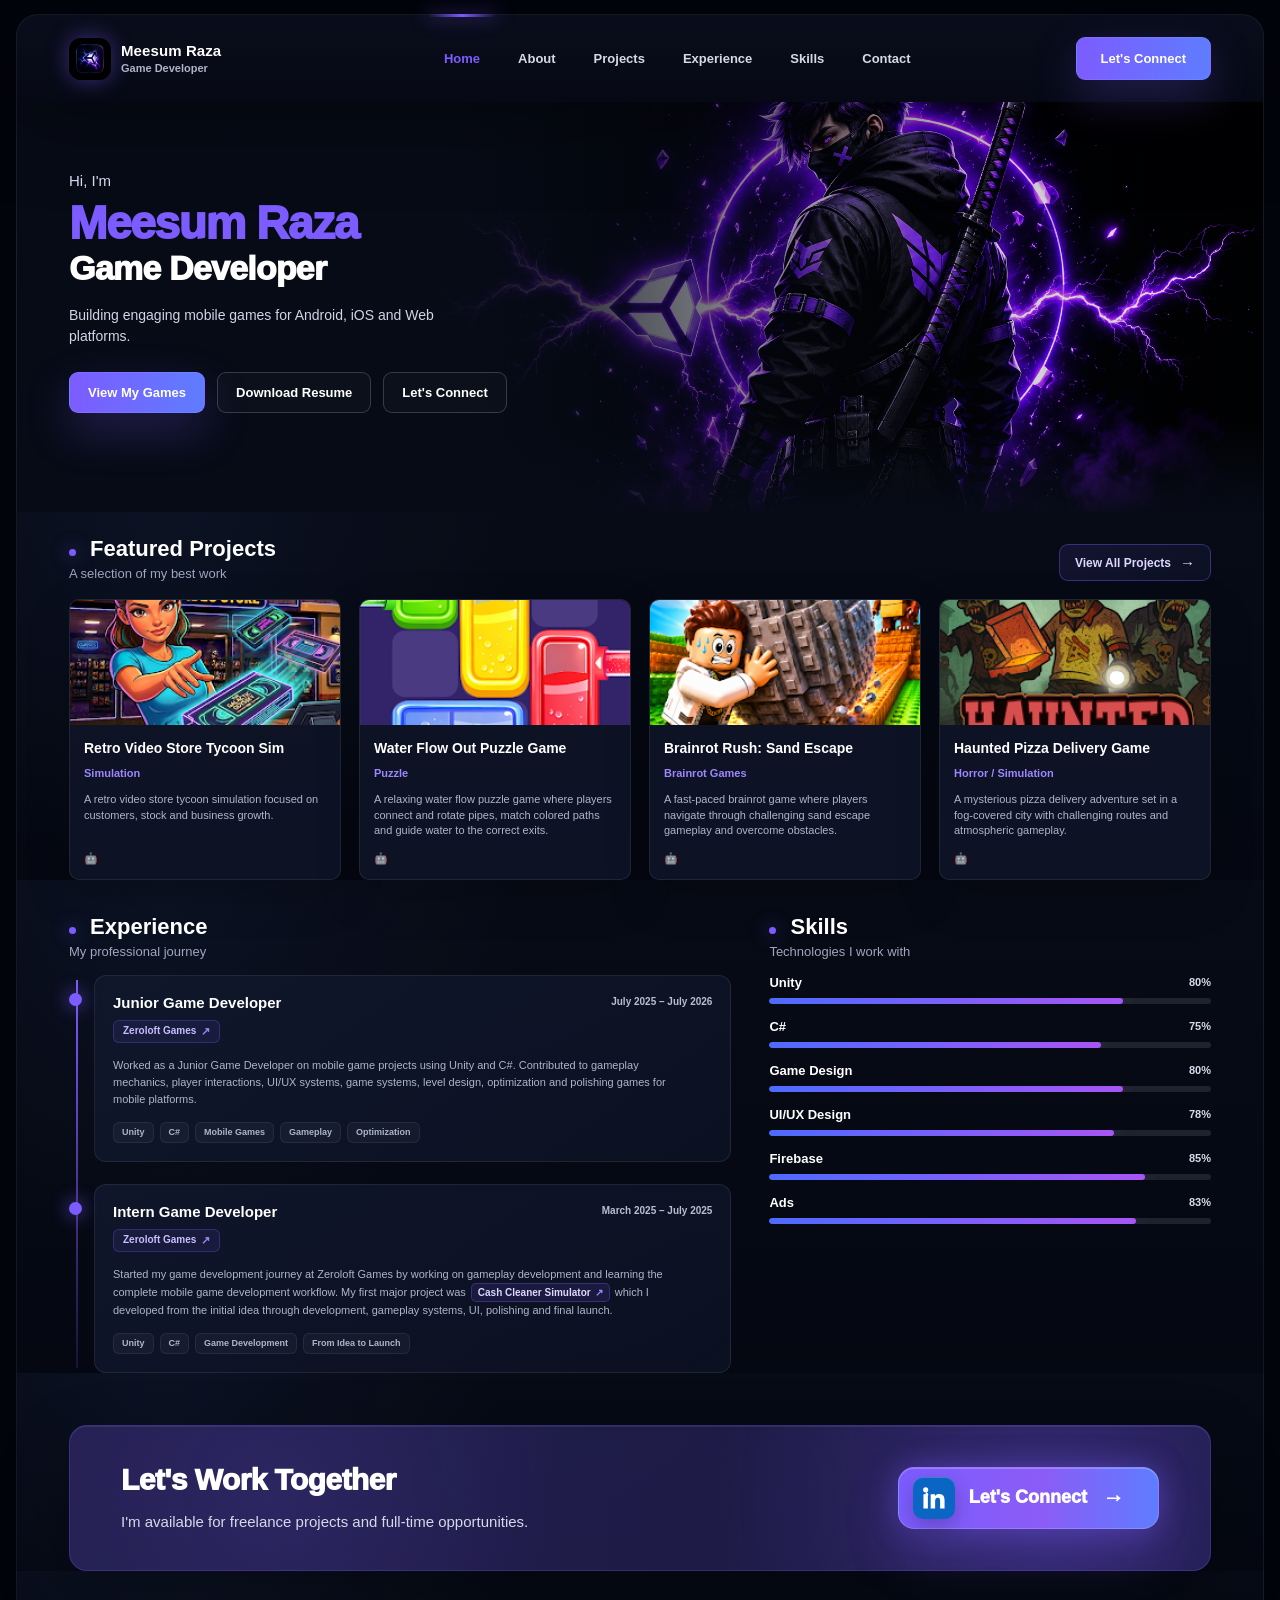
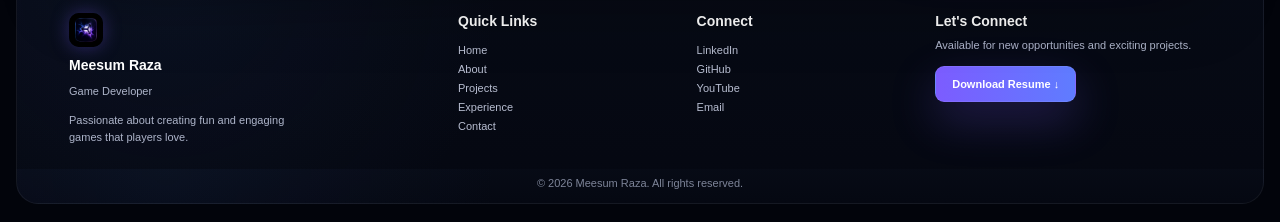
==== commit fb5752f5: "skills-1" ====
--- a/index.html
+++ b/index.html
@@ -226,7 +226,9 @@
         <div class="projects-grid">
 
 
-            <!-- PROJECT 1 -->
+            <!-- =========================
+                 PROJECT 1
+            ========================== -->
 
             <a
                 href="projects/retro-video-store-tycoon/index.html"
@@ -284,7 +286,9 @@
 
 
 
-            <!-- PROJECT 2 -->
+            <!-- =========================
+                 PROJECT 2
+            ========================== -->
 
             <a
                 href="projects/water-flow-out-puzzle/index.html"
@@ -343,7 +347,9 @@
 
 
 
-            <!-- PROJECT 3 -->
+            <!-- =========================
+                 PROJECT 3
+            ========================== -->
 
             <a
                 href="projects/brainrot-rush-sand-escape/index.html"
@@ -402,7 +408,9 @@
 
 
 
-            <!-- PROJECT 4 -->
+            <!-- =========================
+                 PROJECT 4
+            ========================== -->
 
             <a
                 href="projects/Haunted%20Pizza%20Delivery%20Game/index.html"
@@ -626,13 +634,14 @@
 
 
                         <p>
+
                             Started my game development journey at Zeroloft
                             Games by working on gameplay development and
                             learning the complete mobile game development
                             workflow. My first major project was
-                            
+
                             <a
-                                href="projects/cash-cleaner-simulator/index.html"
+                                href="projects/cash-cleaner/index.html?from=experience"
                                 class="project-experience-link"
                                 aria-label="View Cash Cleaner Simulator project"
                             >
@@ -643,6 +652,7 @@
                             which I developed from the initial idea through
                             development, gameplay systems, UI, polishing
                             and final launch.
+
                         </p>
 
 
@@ -704,6 +714,8 @@
             </div>
 
 
+            <!-- UNITY -->
+
             <div class="skill">
 
                 <div class="skill-top">
@@ -713,18 +725,22 @@
                     </span>
 
                     <b>
-                        95%
+                        80%
                     </b>
 
                 </div>
 
                 <div class="skill-bar">
-                    <div style="width:95%"></div>
-                </div>
-
-            </div>
-
-
+
+                    <div style="width:80%"></div>
+
+                </div>
+
+            </div>
+
+
+
+            <!-- C# -->
 
             <div class="skill">
 
@@ -735,18 +751,22 @@
                     </span>
 
                     <b>
-                        90%
+                        75%
                     </b>
 
                 </div>
 
                 <div class="skill-bar">
-                    <div style="width:90%"></div>
-                </div>
-
-            </div>
-
-
+
+                    <div style="width:75%"></div>
+
+                </div>
+
+            </div>
+
+
+
+            <!-- GAME DESIGN -->
 
             <div class="skill">
 
@@ -754,6 +774,58 @@
 
                     <span>
                         Game Design
+                    </span>
+
+                    <b>
+                        80%
+                    </b>
+
+                </div>
+
+                <div class="skill-bar">
+
+                    <div style="width:80%"></div>
+
+                </div>
+
+            </div>
+
+
+
+            <!-- UI/UX -->
+
+            <div class="skill">
+
+                <div class="skill-top">
+
+                    <span>
+                        UI/UX Design
+                    </span>
+
+                    <b>
+                        78%
+                    </b>
+
+                </div>
+
+                <div class="skill-bar">
+
+                    <div style="width:78%"></div>
+
+                </div>
+
+            </div>
+
+
+
+            <!-- FIREBASE -->
+
+            <div class="skill">
+
+                <div class="skill-top">
+
+                    <span>
+                        Firebase
                     </span>
 
                     <b>
@@ -763,73 +835,35 @@
                 </div>
 
                 <div class="skill-bar">
+
                     <div style="width:85%"></div>
-                </div>
-
-            </div>
-
-
+
+                </div>
+
+            </div>
+
+
+
+            <!-- ADS -->
 
             <div class="skill">
 
                 <div class="skill-top">
 
                     <span>
-                        UI/UX Design
+                        Ads
                     </span>
 
                     <b>
-                        80%
+                        83%
                     </b>
 
                 </div>
 
                 <div class="skill-bar">
-                    <div style="width:80%"></div>
-                </div>
-
-            </div>
-
-
-
-            <div class="skill">
-
-                <div class="skill-top">
-
-                    <span>
-                        Firebase
-                    </span>
-
-                    <b>
-                        75%
-                    </b>
-
-                </div>
-
-                <div class="skill-bar">
-                    <div style="width:75%"></div>
-                </div>
-
-            </div>
-
-
-
-            <div class="skill">
-
-                <div class="skill-top">
-
-                    <span>
-                        Blender
-                    </span>
-
-                    <b>
-                        70%
-                    </b>
-
-                </div>
-
-                <div class="skill-bar">
-                    <div style="width:70%"></div>
+
+                    <div style="width:83%"></div>
+
                 </div>
 
             </div>
@@ -882,7 +916,7 @@
                     >
 
                         <path
-                            d="M20.447 20.452h-3.554v-5.569c0-1.328-.027-3.037-1.852-3.037-1.853 0-2.136 1.447-2.136 2.942v5.664H9.351V9h3.414v1.561h.049c.476-.9 1.637-1.85 3.37-1.85 3.602 0 4.267 2.371 4.267 5.455v6.286zM5.337 7.433a2.062 2.062 0 1 1 0-4.124 2.062 2.062 0 0 1 0 4.124 2.062 2.062 0 0 1 0-4.124zM7.114 20.452H3.558V9h3.556v11.452z"
+                            d="M20.447 20.452h-3.554v-5.569c0-1.328-.027-3.037-1.852-3.037-1.853 0-2.136 1.447-2.136 2.942v5.664H9.351V9h3.414v1.561h.049c.9-1.637 1.85-1.85 3.37-1.85 3.602 0 4.267 2.371 4.267 5.455v6.286zM5.337 7.433a2.062 2.062 0 1 1 0-4.124 2.062 2.062 0 0 1 0 4.124 2.062 2.062 0 0 1 0 4.124zM7.114 20.452H3.558V9h3.556v11.452z"
                         />
 
                     </svg>
@@ -1036,6 +1070,10 @@
 
 
 
+    <!-- =========================
+         COPYRIGHT
+    ========================== -->
+
     <div class="copyright">
 
         © 2026 Meesum Raza.
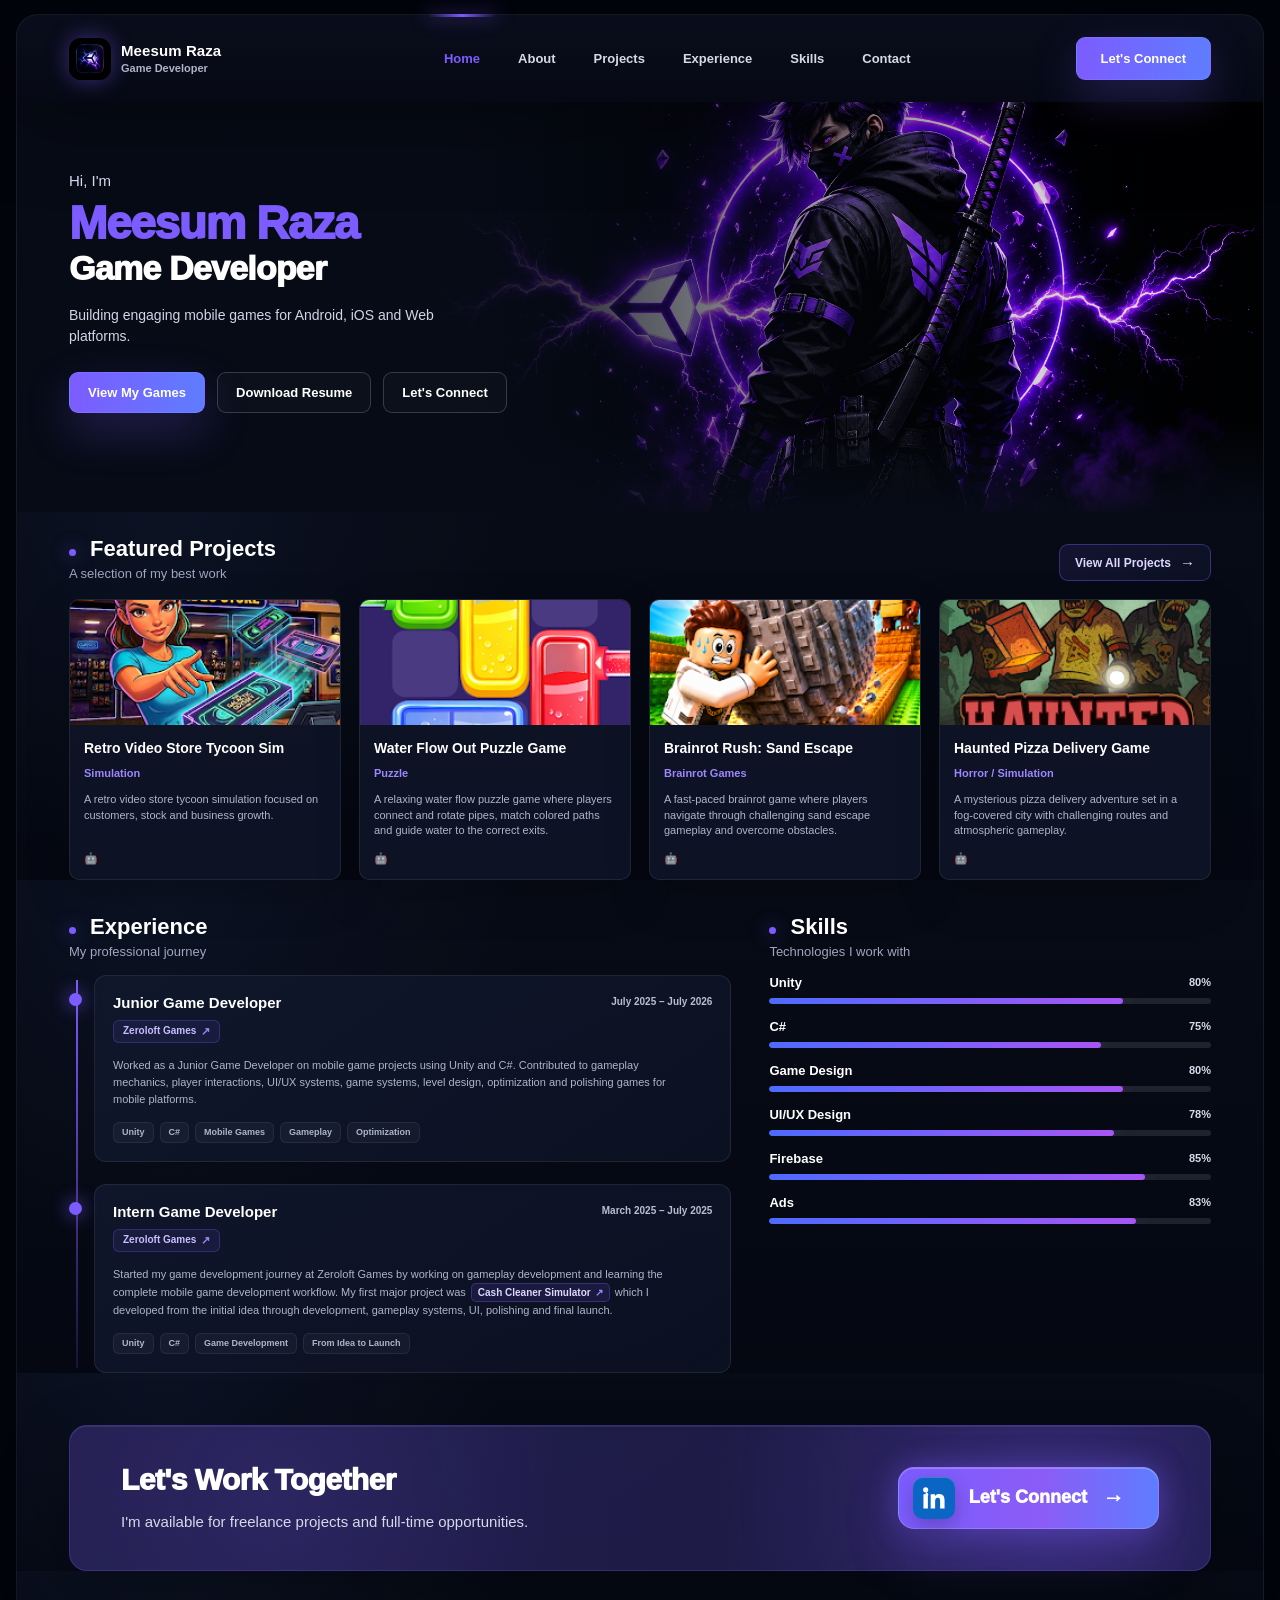
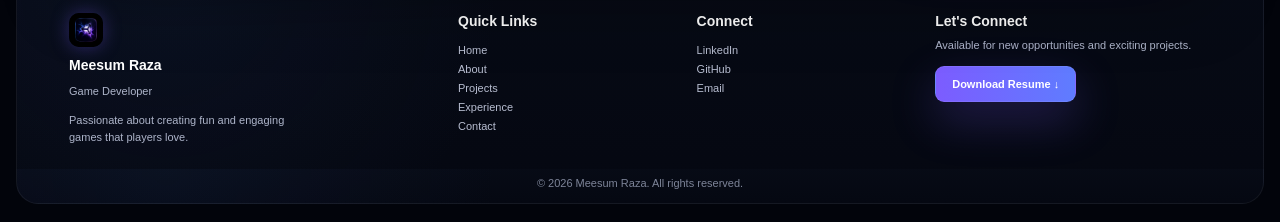
==== commit a0819a0b: "remove all yoitube buttons" ====
--- a/index.html
+++ b/index.html
@@ -1029,13 +1029,7 @@
                 GitHub
             </a>
 
-
-            <a href="#">
-                YouTube
-            </a>
-
-
-            <a href="mailto:yourmail@example.com">
+            <a href="meesumrazabhatti@gmail.com">
                 Email
             </a>
 
